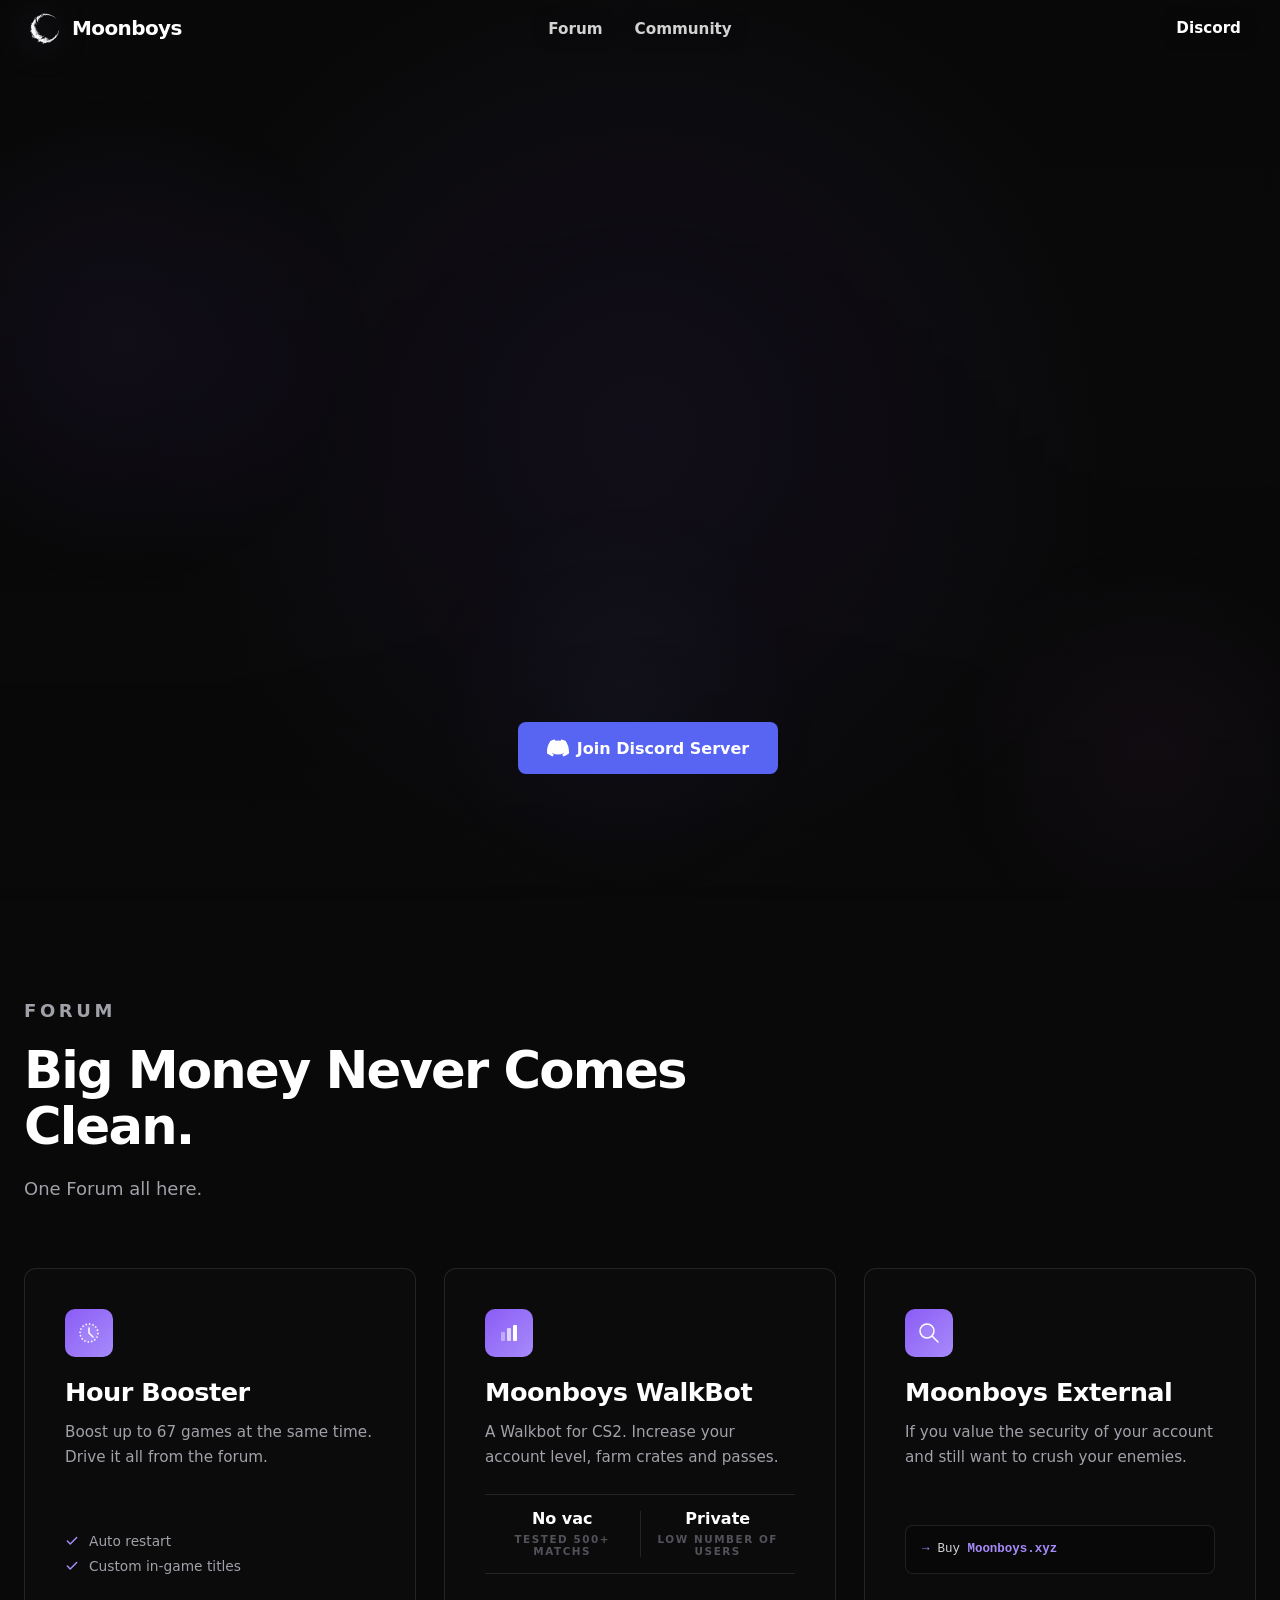
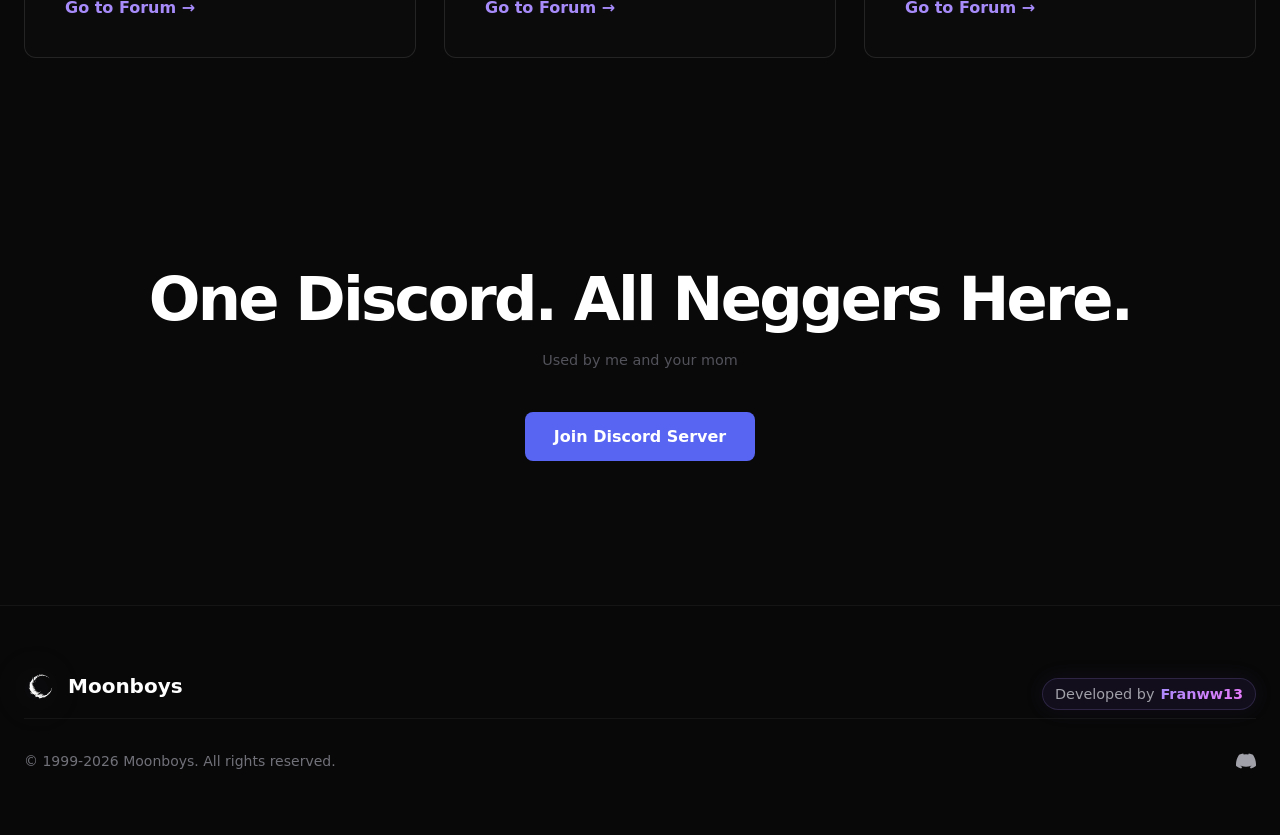
==== main.html @ e14ba919 "Add files via upload website" ====
<!DOCTYPE html>
<html lang="en">

<head>
  <meta charset="UTF-8" />
  <meta name="viewport" content="width=device-width, initial-scale=1.0" />
  <meta name="theme-color" content="#8B5CF6" />
  <link rel="icon" type="image/png" href="./logo.png" />
  <title>Moonboys</title>
  <meta name="description" content="Moonboys" />
  <style>
    :root {
      --bg: #090909;
      --panel: rgba(255, 255, 255, 0.015);
      --panel-2: rgba(255, 255, 255, 0.03);
      --panel-3: rgba(0, 0, 0, 0.3);
      --border: rgba(255, 255, 255, 0.1);
      --border-soft: rgba(255, 255, 255, 0.05);
      --text: #ffffff;
      --muted: #a1a1aa;
      --muted-2: #71717a;
      --muted-3: #52525b;
      --purple: #8b5cf6;
      --purple-light: #a78bfa;
      --pink: #e879f9;
      --blue: #818cf8;
      --discord: #5865f2;
      --green: #22c55e;
      --font: Inter, ui-sans-serif, system-ui, -apple-system, BlinkMacSystemFont, "Segoe UI", sans-serif;
    }

    * {
      box-sizing: border-box;
      margin: 0;
      padding: 0;
    }

    html {
      scroll-behavior: smooth;
    }

    body {
      min-height: 100vh;
      overflow-x: hidden;
      background: var(--bg);
      color: var(--text);
      font-family: var(--font);
      scrollbar-width: none;
      -ms-overflow-style: none;
    }

    body::-webkit-scrollbar {
      display: none;
    }

    a {
      color: inherit;
      text-decoration: none;
    }

    .background-glow {
      position: fixed;
      inset: 0;
      overflow: hidden;
      pointer-events: none;
      z-index: -10;
    }

    .background-glow::before,
    .background-glow::after,
    .glow-third {
      content: "";
      position: absolute;
      border-radius: 999px;
      filter: blur(0);
    }

    .background-glow::before {
      top: 10%;
      left: -128px;
      width: 500px;
      height: 500px;
      background: radial-gradient(circle, rgba(139, 92, 246, 0.08) 0%, transparent 70%);
    }

    .background-glow::after {
      top: 60%;
      right: -80px;
      width: 420px;
      height: 420px;
      background: radial-gradient(circle, rgba(232, 121, 249, 0.05) 0%, transparent 70%);
    }

    .glow-third {
      bottom: 0;
      left: 33%;
      width: 400px;
      height: 400px;
      background: radial-gradient(circle, rgba(129, 140, 248, 0.06) 0%, transparent 70%);
    }

    .container {
      width: min(1280px, calc(100% - 48px));
      margin-inline: auto;
    }

    .nav {
      position: fixed;
      top: 0;
      left: 0;
      right: 0;
      z-index: 100;
      border-bottom: 0;
      background: transparent;
      backdrop-filter: none;
      transition: background 0.25s ease, backdrop-filter 0.25s ease;
    }

    .nav.scrolled {
      background: rgba(0, 0, 0, 0.42);
      backdrop-filter: blur(14px);
    }

    .nav-inner {
      height: 56px;
      display: flex;
      align-items: center;
      justify-content: space-between;
      position: relative;
    }

    .brand {
      display: flex;
      align-items: center;
      gap: 8px;
      z-index: 10;
      font-size: 20px;
      font-weight: 700;
      letter-spacing: -0.03em;
    }

    .brand-logo {
      width: 40px;
      height: 40px;
      flex-shrink: 0;
      display: grid;
      place-items: center;
      filter: drop-shadow(0 0 20px rgba(167, 139, 250, 0.35));
    }

    .brand-logo img {
      width: 100%;
      height: 100%;
      display: block;
      object-fit: contain;
    }

    .nav-links {
      position: absolute;
      left: 50%;
      transform: translateX(-50%);
      display: flex;
      align-items: center;
      gap: 32px;
      list-style: none;
    }

    .nav-link {
      position: relative;
      color: rgba(255, 255, 255, 0.82);
      font-size: 0.95rem;
      font-weight: 650;
      transition: color 0.2s ease;
      text-shadow: 0 1px 16px rgba(0, 0, 0, 0.65);
    }

    .nav-link:hover,
    .nav-link.active {
      color: #ffffff;
    }

    .nav-link.active::after {
      content: "";
      position: absolute;
      left: 0;
      right: 0;
      bottom: -18px;
      height: 2px;
      border-radius: 999px;
      background: linear-gradient(135deg, var(--purple), var(--purple-light));
    }

    .nav-actions {
      display: flex;
      align-items: center;
      gap: 12px;
      z-index: 101;
    }

    .button {
      display: inline-flex;
      align-items: center;
      justify-content: center;
      gap: 8px;
      border: 1px solid transparent;
      border-radius: 8px;
      cursor: pointer;
      font-weight: 650;
      transition: transform 0.25s ease, box-shadow 0.25s ease, background 0.25s ease, border-color 0.25s ease;
      user-select: none;
    }

    .button:active {
      transform: scale(0.98);
    }

    .button-ghost {
      padding: 10px 14px;
      border-color: transparent;
      background: transparent;
      color: #ffffff;
      font-size: 0.95rem;
      text-shadow: 0 1px 16px rgba(0, 0, 0, 0.65);
    }

    .button-ghost:hover {
      border-color: transparent;
      background: transparent;
      transform: translateY(-1px);
      box-shadow: none;
      color: var(--purple-light);
    }

    .button-purple {
      padding: 10px 14px;
      border-color: transparent;
      background: transparent;
      color: #ffffff;
      font-size: 0.95rem;
      text-shadow: 0 1px 16px rgba(0, 0, 0, 0.65);
    }

    .button-purple:hover {
      transform: translateY(-1px);
      box-shadow: none;
      color: var(--purple-light);
    }

    .mobile-menu-btn {
      display: none;
      width: 40px;
      height: 40px;
      flex-direction: column;
      align-items: center;
      justify-content: center;
      gap: 5px;
      border: none;
      background: transparent;
      cursor: pointer;
      z-index: 102;
    }

    .mobile-menu-btn span {
      width: 20px;
      height: 2px;
      border-radius: 999px;
      background: #ffffff;
      transition: transform 0.25s ease, opacity 0.25s ease;
      transform-origin: center;
    }

    .mobile-menu-btn.open span:nth-child(1) {
      transform: translateY(7px) rotate(45deg);
    }

    .mobile-menu-btn.open span:nth-child(2) {
      opacity: 0;
    }

    .mobile-menu-btn.open span:nth-child(3) {
      transform: translateY(-7px) rotate(-45deg);
    }

    .mobile-menu {
      display: none;
      max-height: 0;
      overflow: hidden;
      transition: max-height 0.3s ease;
    }

    .mobile-menu-content {
      display: flex;
      flex-direction: column;
      gap: 12px;
      padding: 16px 24px 24px;
      border-top: 1px solid rgba(255, 255, 255, 0.08);
      margin-top: 4px;
      background: rgba(0, 0, 0, 0.72);
      backdrop-filter: blur(16px);
    }

    .mobile-menu-content a {
      color: var(--muted);
      font-size: 1rem;
      font-weight: 500;
      padding: 8px 0;
      transition: color 0.2s ease;
    }

    .mobile-menu-content a:hover {
      color: #ffffff;
    }

    .nav-spacer {
      height: 0;
    }

    section {
      position: relative;
    }

    .hero {
      position: relative;
      min-height: 100vh;
      min-height: 100svh;
      padding: 0;
      display: flex;
      align-items: flex-end;
      justify-content: center;
      overflow: hidden;
    }

    .hero-bg-video {
      position: absolute;
      inset: 0;
      width: 100%;
      height: 100%;
      object-fit: cover;
      z-index: 0;
      opacity: 1;
      filter: brightness(1.28) contrast(1.04);
    }

    .hero::before {
      content: "";
      position: absolute;
      inset: 0;
      z-index: 1;
      pointer-events: none;
      background:
        linear-gradient(180deg,
          rgba(9, 9, 9, 0.04) 0%,
          rgba(9, 9, 9, 0.10) 52%,
          rgba(9, 9, 9, 0.34) 100%),
        radial-gradient(circle at 50% 48%,
          rgba(139, 92, 246, 0.08),
          transparent 62%);
    }

    .hero-video-content {
      position: relative;
      z-index: 2;
      width: 100%;
      min-height: 100vh;
      min-height: 100svh;
      display: flex;
      align-items: flex-end;
      justify-content: center;
      padding-bottom: clamp(92px, 14vh, 150px);
    }

    .eyebrow {
      color: var(--muted-3);
      font-size: 0.75rem;
      font-weight: 700;
      letter-spacing: 0.2em;
      text-transform: uppercase;
      margin-bottom: 16px;
    }

    h1 {
      color: #ffffff;
      font-size: clamp(2rem, 6vw, 4.5rem);
      line-height: 1.05;
      font-weight: 850;
      letter-spacing: -0.045em;
      margin-bottom: 24px;
    }

    .hero-copy p {
      max-width: 540px;
      color: #a1a1aa;
      font-size: clamp(1rem, 2vw, 1.25rem);
      line-height: 1.62;
      font-weight: 400;
      margin-bottom: 40px;
    }

    .hero-actions {
      display: flex;
      align-items: center;
      justify-content: center;
      gap: 16px;
      flex-wrap: wrap;
    }


    .music-cover {
      width: 64px;
      height: 64px;
      border-radius: 999px;
      position: relative;
      overflow: hidden;
      background:
        radial-gradient(circle at 50% 50%, #050505 0 11%, transparent 12%),
        linear-gradient(135deg, rgba(255, 255, 255, 0.15), rgba(139, 92, 246, 0.24)),
        url("./cover.jpg") center/cover;
      box-shadow: inset 0 0 0 1px rgba(255, 255, 255, 0.08), 0 0 20px rgba(139, 92, 246, 0.20);
      animation: spinCover 9s linear infinite;
      animation-play-state: paused;
    }

    @keyframes spinCover {
      to {
        transform: rotate(360deg);
      }
    }

    .music-main {
      min-width: 0;
    }

    .music-title-row {
      display: flex;
      align-items: center;
      justify-content: flex-start;
      margin-bottom: 8px;
    }

    .music-title-row strong {
      color: #ffffff;
      font-size: 1.05rem;
      font-weight: 850;
      letter-spacing: -0.035em;
      white-space: nowrap;
      overflow: hidden;
      text-overflow: ellipsis;
      text-shadow: 0 1px 14px rgba(0, 0, 0, 0.5);
    }

    .music-control-row {
      display: grid;
      grid-template-columns: auto 92px auto 34px 92px;
      align-items: center;
      gap: 11px;
      min-width: 0;
    }

    .music-time {
      color: rgba(255, 255, 255, 0.58);
      font-size: 0.78rem;
      font-variant-numeric: tabular-nums;
      white-space: nowrap;
    }

    .music-progress,
    .volume-progress {
      width: 100%;
      height: 5px;
      border: 0;
      border-radius: 999px;
      appearance: none;
      background: linear-gradient(to right, var(--purple-light) 0%, var(--purple-light) var(--progress, 0%), rgba(255, 255, 255, 0.08) var(--progress, 0%), rgba(255, 255, 255, 0.08) 100%);
      outline: none;
      cursor: pointer;
    }

    .volume-progress {
      --progress: 82%;
      background: linear-gradient(to right, var(--purple-light) 0%, var(--purple-light) var(--volume, 82%), rgba(255, 255, 255, 0.08) var(--volume, 82%), rgba(255, 255, 255, 0.08) 100%);
    }

    .music-progress::-webkit-slider-thumb,
    .volume-progress::-webkit-slider-thumb {
      appearance: none;
      width: 16px;
      height: 16px;
      border-radius: 999px;
      background: linear-gradient(135deg, var(--purple), var(--purple-light));
      box-shadow: 0 0 18px rgba(167, 139, 250, 0.78);
    }

    .music-progress::-moz-range-thumb,
    .volume-progress::-moz-range-thumb {
      width: 16px;
      height: 16px;
      border: 0;
      border-radius: 999px;
      background: linear-gradient(135deg, var(--purple), var(--purple-light));
      box-shadow: 0 0 18px rgba(167, 139, 250, 0.78);
    }

    .music-play {
      width: 34px;
      height: 34px;
      display: grid;
      place-items: center;
      border: 0;
      border-radius: 999px;
      background: transparent;
      color: var(--purple-light);
      cursor: pointer;
      filter: drop-shadow(0 0 14px rgba(167, 139, 250, 0.55));
      transition: transform 0.2s ease, color 0.2s ease;
    }

    .music-play:hover {
      transform: scale(1.08);
      color: #ffffff;
    }

    .music-play svg {
      width: 25px;
      height: 25px;
    }

    .pause-icon {
      display: none;
    }




    .button-hero-ghost {
      padding: 14px 28px;
      background: rgba(255, 255, 255, 0.05);
      border-color: rgba(255, 255, 255, 0.1);
      color: #ffffff;
      font-size: 1rem;
      backdrop-filter: blur(10px);
    }

    .button-hero-ghost:hover {
      border-color: rgba(255, 255, 255, 0.2);
      background: rgba(255, 255, 255, 0.1);
      transform: translateY(-1px);
      box-shadow: 0 0 20px rgba(255, 255, 255, 0.2);
    }

    .button-discord {
      padding: 14px 28px;
      background: var(--discord);
      color: #ffffff;
      font-size: 1rem;
    }

    .button-discord:hover {
      background: #4752c4;
      transform: translateY(-1px);
      box-shadow: 0 0 25px rgba(88, 101, 242, 0.45), 0 4px 16px rgba(88, 101, 242, 0.28);
    }

    .hero-visual {
      flex: 1;
      max-width: 45%;
      width: 100%;
    }

    .video-card {
      width: min(100%, 540px);
      aspect-ratio: 1 / 1;
      margin: 0 auto 0 0;
      padding: 12px;
      border: 1px solid rgba(255, 255, 255, 0.12);
      border-radius: 18px;
      background: rgba(255, 255, 255, 0.02);
      backdrop-filter: blur(12px);
      box-shadow: 0 26px 90px rgba(0, 0, 0, 0.45), 0 0 70px rgba(139, 92, 246, 0.12);
      overflow: hidden;
      animation: heroFloat 5s ease-in-out infinite;
    }

    .video-card video {
      width: 100%;
      height: 100%;
      display: block;
      object-fit: cover;
      border-radius: 12px;
      background: #050505;
    }

    @keyframes heroFloat {

      0%,
      100% {
        transform: translateY(0);
      }

      50% {
        transform: translateY(-10px);
      }
    }

    .window-controls {
      display: flex;
      align-items: center;
      gap: 8px;
      margin-bottom: 16px;
    }

    .dot {
      width: 12px;
      height: 12px;
      border-radius: 999px;
    }

    .dot.red {
      background: rgba(239, 68, 68, 0.6);
    }

    .dot.yellow {
      background: rgba(234, 179, 8, 0.6);
    }

    .dot.green {
      background: rgba(34, 197, 94, 0.6);
    }

    .window-title {
      margin-left: 8px;
      color: var(--muted-3);
      font-size: 0.7rem;
      font-weight: 600;
      transition: color 0.2s ease;
    }

    .window-title:hover {
      color: var(--purple-light);
    }

    .search-box {
      display: flex;
      align-items: center;
      gap: 8px;
      margin-bottom: 20px;
      padding: 10px;
      border: 1px solid rgba(255, 255, 255, 0.05);
      border-radius: 8px;
      background: rgba(255, 255, 255, 0.03);
      transition: border-color 0.2s ease, background 0.2s ease;
    }

    .search-box:focus-within {
      border-color: rgba(139, 92, 246, 0.4);
      background: rgba(255, 255, 255, 0.05);
    }

    .search-box input {
      flex: 1;
      min-width: 0;
      border: 0;
      outline: 0;
      background: transparent;
      color: #e4e4e7;
      font-size: 0.75rem;
    }

    .search-box input::placeholder {
      color: var(--muted-3);
    }

    .enter-key {
      margin-left: auto;
      padding: 2px 6px;
      border: 1px solid rgba(255, 255, 255, 0.05);
      border-radius: 5px;
      background: rgba(255, 255, 255, 0.03);
      color: var(--muted-3);
      font-family: ui-monospace, SFMono-Regular, Menlo, monospace;
      font-size: 0.6rem;
    }

    .dashboard-stack {
      display: flex;
      flex-direction: column;
      gap: 12px;
    }

    .profile-row {
      display: flex;
      align-items: center;
      gap: 12px;
      padding: 12px;
      border: 1px solid rgba(255, 255, 255, 0.05);
      border-radius: 8px;
      background: rgba(255, 255, 255, 0.03);
    }

    .avatar {
      width: 32px;
      height: 32px;
      flex-shrink: 0;
      display: grid;
      place-items: center;
      border-radius: 999px;
      background: linear-gradient(135deg, rgba(139, 92, 246, 0.35), rgba(167, 139, 250, 0.35));
    }

    .profile-meta {
      flex: 1;
      min-width: 0;
    }

    .profile-meta strong {
      display: block;
      color: #ffffff;
      font-size: 0.8rem;
      font-weight: 700;
      white-space: nowrap;
      overflow: hidden;
      text-overflow: ellipsis;
    }

    .profile-meta span {
      display: block;
      color: var(--muted-3);
      font-size: 0.65rem;
      margin-top: 3px;
    }

    .online {
      display: flex;
      align-items: center;
      gap: 4px;
      color: #4ade80;
      font-size: 0.6rem;
    }

    .live-pulse {
      width: 8px;
      height: 8px;
      border-radius: 999px;
      background: var(--green);
      animation: pulse 1.8s ease-in-out infinite;
    }

    @keyframes pulse {

      0%,
      100% {
        opacity: 1;
        box-shadow: 0 0 0 0 rgba(34, 197, 94, 0.35);
      }

      50% {
        opacity: 0.75;
        box-shadow: 0 0 0 6px rgba(34, 197, 94, 0);
      }
    }

    .stats-grid {
      display: grid;
      grid-template-columns: repeat(3, minmax(0, 1fr));
      gap: 8px;
    }

    .stat-card {
      padding: 11px 10px;
      text-align: center;
      border: 1px solid rgba(255, 255, 255, 0.05);
      border-radius: 8px;
      background: rgba(255, 255, 255, 0.03);
    }

    .stat-card strong {
      display: block;
      color: var(--purple-light);
      font-size: 0.95rem;
      line-height: 1;
      font-weight: 800;
      margin-bottom: 6px;
    }

    .stat-card:nth-child(2) strong {
      color: var(--pink);
    }

    .stat-card:nth-child(3) strong {
      color: var(--blue);
    }

    .stat-card span {
      color: var(--muted-3);
      font-size: 0.55rem;
      font-weight: 750;
      letter-spacing: 0.12em;
      text-transform: uppercase;
    }

    .matches-card {
      padding: 12px;
      border: 1px solid rgba(255, 255, 255, 0.05);
      border-radius: 8px;
      background: rgba(255, 255, 255, 0.03);
    }

    .matches-head {
      display: flex;
      align-items: center;
      justify-content: space-between;
      margin-bottom: 8px;
    }

    .matches-head strong {
      color: var(--muted-3);
      font-size: 0.65rem;
      font-weight: 750;
      letter-spacing: 0.12em;
      text-transform: uppercase;
    }

    .matches-head span {
      color: #3f3f46;
      font-size: 0.6rem;
    }

    .bars {
      height: 32px;
      display: flex;
      align-items: end;
      gap: 4px;
    }

    .bar {
      flex: 1;
      border-radius: 3px 3px 0 0;
      background: linear-gradient(to top, rgba(139, 92, 246, 0.45), rgba(139, 92, 246, 0.85));
      transform-origin: bottom;
      animation: growBar 1.2s ease forwards;
    }

    @keyframes growBar {
      from {
        transform: scaleY(0.2);
        opacity: 0.4;
      }

      to {
        transform: scaleY(1);
        opacity: 1;
      }
    }

    .section-pad {
      padding: 96px 0;
    }

    .section-head {
      max-width: 800px;
      margin-bottom: 64px;
    }

    .section-head h2 {
      max-width: 760px;
      color: #ffffff;
      font-size: clamp(2rem, 5vw, 3.2rem);
      line-height: 1.1;
      font-weight: 850;
      letter-spacing: -0.035em;
      margin-bottom: 20px;
    }

    .section-head p {
      max-width: 600px;
      color: #a1a1aa;
      font-size: 1.125rem;
      line-height: 1.65;
    }

    .cards-grid {
      display: grid;
      grid-template-columns: repeat(3, minmax(0, 1fr));
      gap: 28px;
    }

    .card {
      position: relative;
      display: flex;
      flex-direction: column;
      min-height: 100%;
      padding: 40px;
      border: 1px solid rgba(255, 255, 255, 0.1);
      border-radius: 12px;
      background: rgba(255, 255, 255, 0.01);
      overflow: hidden;
      transition: transform 0.3s ease, border-color 0.3s ease, background 0.3s ease, box-shadow 0.3s ease;
    }

    .card::before {
      content: "";
      position: absolute;
      inset: -1px;
      border-radius: inherit;
      background: radial-gradient(circle at 50% 0%, rgba(167, 139, 250, 0.14), transparent 42%);
      opacity: 0;
      transition: opacity 0.3s ease;
      pointer-events: none;
    }

    .card:hover {
      transform: translateY(-4px);
      border-color: rgba(255, 255, 255, 0.2);
      background: rgba(255, 255, 255, 0.03);
      box-shadow: 0 18px 70px rgba(0, 0, 0, 0.25);
    }

    .card:hover::before {
      opacity: 1;
    }

    .card>* {
      position: relative;
      z-index: 1;
    }

    .icon-box {
      width: 48px;
      height: 48px;
      display: grid;
      place-items: center;
      margin-bottom: 20px;
      border-radius: 10px;
      background: linear-gradient(135deg, var(--purple), var(--purple-light));
      transition: transform 0.3s ease;
    }

    .card:hover .icon-box {
      transform: scale(1.08);
    }

    .card h3 {
      color: #ffffff;
      font-size: clamp(1.25rem, 2vw, 1.6rem);
      line-height: 1.2;
      font-weight: 800;
      letter-spacing: -0.02em;
      margin-bottom: 12px;
    }

    .card p {
      flex-grow: 1;
      color: #a1a1aa;
      font-size: 0.95rem;
      line-height: 1.65;
      margin-bottom: 24px;
    }

    .check-list {
      display: flex;
      flex-direction: column;
      gap: 9px;
      margin-bottom: 24px;
      list-style: none;
      color: #a1a1aa;
      font-size: 0.86rem;
    }

    .check-list li {
      display: flex;
      align-items: center;
      gap: 10px;
    }

    .check-list svg {
      flex-shrink: 0;
      color: var(--purple-light);
    }

    .card-link {
      display: inline-flex;
      align-items: center;
      gap: 8px;
      margin-top: auto;
      color: var(--purple-light);
      font-weight: 700;
      transition: gap 0.2s ease;
    }

    .card-link:hover {
      gap: 12px;
    }

    .mini-stats {
      display: flex;
      margin-bottom: 24px;
      padding: 16px 0;
      border-top: 1px solid rgba(255, 255, 255, 0.1);
      border-bottom: 1px solid rgba(255, 255, 255, 0.1);
    }

    .mini-stats div {
      flex: 1;
      display: flex;
      flex-direction: column;
      align-items: center;
      gap: 6px;
      text-align: center;
    }

    .mini-stats div+div {
      border-left: 1px solid rgba(255, 255, 255, 0.1);
    }

    .mini-stats strong {
      color: #ffffff;
      font-size: 1rem;
      line-height: 1;
      white-space: nowrap;
    }

    .mini-stats span {
      color: var(--muted-3);
      font-size: 0.65rem;
      font-weight: 700;
      letter-spacing: 0.15em;
      text-transform: uppercase;
    }

    .terminal-mini {
      display: flex;
      flex-direction: column;
      gap: 7px;
      margin-bottom: 24px;
      padding: 14px 16px;
      border: 1px solid rgba(255, 255, 255, 0.1);
      border-radius: 8px;
      background: rgba(0, 0, 0, 0.3);
      font-family: ui-monospace, SFMono-Regular, Menlo, Consolas, monospace;
      font-size: 0.78rem;
      line-height: 1.55;
    }

    .terminal-mini div {
      display: flex;
      align-items: center;
      gap: 8px;
      color: var(--muted-3);
      min-width: 0;
    }

    .terminal-mini .new-url {
      color: #d4d4d8;
    }

    .accent {
      color: var(--purple-light);
      font-weight: 750;
    }

    .features-section {
      background: rgba(9, 9, 9, 0.5);
    }

    .spotlight {
      position: relative;
      padding: 48px;
      border: 1px solid rgba(255, 255, 255, 0.1);
      border-radius: 16px;
      background: rgba(255, 255, 255, 0.02);
      overflow: hidden;
      margin-bottom: 32px;
    }

    .spotlight::before {
      content: "";
      position: absolute;
      top: -128px;
      right: -80px;
      width: 420px;
      height: 420px;
      background: radial-gradient(circle, rgba(139, 92, 246, 0.12) 0%, transparent 60%);
      opacity: 0.7;
      pointer-events: none;
    }

    .spotlight-grid {
      position: relative;
      z-index: 1;
      display: flex;
      align-items: stretch;
      gap: 56px;
    }

    .spotlight-copy {
      flex: 1;
      max-width: 60%;
      display: flex;
      flex-direction: column;
      justify-content: center;
    }

    .spotlight-copy h3 {
      color: #ffffff;
      font-size: clamp(1.8rem, 4vw, 2.6rem);
      line-height: 1.15;
      font-weight: 850;
      letter-spacing: -0.035em;
      margin-bottom: 20px;
    }

    .spotlight-copy p {
      max-width: 520px;
      color: #a1a1aa;
      font-size: 1.05rem;
      line-height: 1.65;
      margin-bottom: 32px;
    }

    .spotlight-visual {
      flex: 1;
      max-width: 40%;
      display: flex;
      align-items: center;
    }

    .terminal {
      width: 100%;
      padding: 24px;
      border: 1px solid rgba(255, 255, 255, 0.1);
      border-radius: 12px;
      background: rgba(0, 0, 0, 0.3);
      backdrop-filter: blur(8px);
      box-shadow: 0 8px 32px rgba(0, 0, 0, 0.4);
      font-family: ui-monospace, SFMono-Regular, Menlo, Consolas, monospace;
      font-size: 0.95rem;
    }

    .terminal-head {
      display: flex;
      align-items: center;
      gap: 8px;
      padding-bottom: 12px;
      margin-bottom: 16px;
      border-bottom: 1px solid rgba(255, 255, 255, 0.05);
    }

    .terminal-head span:nth-child(2) {
      color: var(--muted-3);
      font-size: 0.65rem;
      font-weight: 700;
      letter-spacing: 0.2em;
      text-transform: uppercase;
    }

    .terminal-head small {
      margin-left: auto;
      color: #3f3f46;
      font-size: 0.65rem;
    }

    .terminal-lines {
      display: flex;
      flex-direction: column;
      gap: 12px;
    }

    .terminal-lines div {
      display: flex;
      align-items: baseline;
      gap: 8px;
      color: #d4d4d8;
    }

    .terminal-lines .muted-line {
      padding-top: 10px;
      margin-top: 4px;
      border-top: 1px solid rgba(255, 255, 255, 0.05);
      color: var(--muted-3);
      font-size: 0.82rem;
    }

    .features-grid {
      display: grid;
      grid-template-columns: repeat(3, minmax(0, 1fr));
      gap: 24px;
    }

    .feature-card {
      min-height: auto;
      padding: 32px;
    }

    .feature-card h3 {
      font-size: 1.125rem;
      margin-bottom: 8px;
    }

    .feature-card p {
      margin-bottom: 0;
      font-size: 0.9rem;
    }

    .community {
      padding: 112px 0 144px;
      text-align: center;
    }

    .community h2 {
      color: #ffffff;
      font-size: clamp(2rem, 6vw, 3.8rem);
      line-height: 1.1;
      font-weight: 850;
      letter-spacing: -0.045em;
      margin-bottom: 16px;
    }

    .community p {
      max-width: 560px;
      margin: 0 auto 16px;
      color: #a1a1aa;
      font-size: 1.18rem;
      line-height: 1.62;
    }

    .community .used-by {
      color: var(--muted-3);
      font-size: 0.9rem;
      margin-bottom: 40px;
    }

    .community .used-by span {
      color: #d4d4d8;
      font-weight: 750;
    }

    .community-actions {
      display: flex;
      justify-content: center;
      gap: 16px;
      flex-wrap: wrap;
    }

    .developer-credit {
      display: inline-flex;
      align-items: center;
      gap: 6px;
      padding: 8px 12px;
      border: 1px solid rgba(167, 139, 250, 0.18);
      border-radius: 999px;
      background: rgba(139, 92, 246, 0.08);
      color: var(--muted);
      font-size: 0.9rem;
      line-height: 1;
      box-shadow: 0 0 22px rgba(139, 92, 246, 0.08);
    }

    .dev-name {
      color: #ffffff;
      font-weight: 800;
      background: linear-gradient(135deg, var(--purple-light), var(--pink));
      -webkit-background-clip: text;
      background-clip: text;
      color: transparent;
    }

    .footer {
      padding: 64px 0;
      border-top: 1px solid rgba(255, 255, 255, 0.05);
      background: rgba(9, 9, 9, 0.5);
    }

    .footer-main {
      display: flex;
      justify-content: space-between;
      align-items: center;
      gap: 64px;
    }

    .footer-right {
      display: flex;
      align-items: center;
      justify-content: flex-end;
      flex-grow: 1;
    }

    .footer-brand {
      display: flex;
      flex-direction: column;
      gap: 16px;
    }

    .footer-brand-title {
      display: flex;
      align-items: center;
      gap: 12px;
      color: #ffffff;
      font-size: 1.25rem;
      font-weight: 750;
    }

    .footer-brand-title .brand-logo {
      width: 32px;
      height: 32px;
    }

    .footer-brand p {
      max-width: 320px;
      color: #a1a1aa;
      font-size: 0.95rem;
      line-height: 1.6;
    }

    .footer-links {
      display: grid;
      grid-template-columns: repeat(3, minmax(0, 1fr));
      gap: 32px;
    }

    .footer-links h4 {
      color: #ffffff;
      font-size: 0.9rem;
      font-weight: 750;
      text-transform: uppercase;
      letter-spacing: 0.08em;
      margin-bottom: 16px;
    }

    .footer-links ul {
      display: flex;
      flex-direction: column;
      gap: 12px;
      list-style: none;
    }

    .footer-links a {
      color: #a1a1aa;
      font-size: 0.95rem;
      transition: color 0.2s ease;
    }

    .footer-links a:hover {
      color: #ffffff;
    }

    .footer-bottom {
      display: flex;
      align-items: center;
      justify-content: space-between;
      gap: 16px;
      padding-top: 32px;
      border-top: 1px solid rgba(255, 255, 255, 0.05);
    }

    .footer-bottom p {
      color: var(--muted-2);
      font-size: 0.875rem;
    }

    .socials {
      display: flex;
      align-items: center;
      gap: 16px;
    }

    .socials a {
      color: #a1a1aa;
      display: flex;
      align-items: center;
      transition: color 0.2s ease, transform 0.2s ease;
    }

    .socials a:hover {
      color: var(--purple-light);
      transform: translateY(-1px);
    }

    .fade-in,
    .fade-in-right {
      opacity: 0;
      transform: translateY(18px);
      transition: opacity 0.7s ease, transform 0.7s ease;
    }

    .fade-in-right {
      transform: translateX(26px);
    }

    .visible {
      opacity: 1;
      transform: translate(0, 0);
    }

    @media (max-width: 1024px) {

      .hero-grid,
      .spotlight-grid {
        flex-direction: column;
      }

      .hero-copy,
      .hero-visual,
      .spotlight-copy,
      .spotlight-visual {
        max-width: 100%;
      }

      .hero-actions {
        justify-content: center;
      }

      .cards-grid,
      .features-grid {
        grid-template-columns: 1fr;
      }

      .footer-main {
        grid-template-columns: 1fr;
      }
    }

    @media (max-width: 768px) {
      .container {
        width: min(100% - 32px, 1280px);
      }

      .nav-links,
      .nav-actions .button-purple {
        display: none;
      }

      .mobile-menu-btn,
      .mobile-menu {
        display: flex;
      }

      .nav-inner {
        height: 56px;
      }

      .brand {
        font-size: 1rem;
      }

      .hero {
        min-height: 100vh;
        min-height: 100svh;
        padding: 0;
      }

      .hero-video-content {
        min-height: 100vh;
        min-height: 100svh;
        padding-bottom: 86px;
      }

      .section-pad {
        padding: 72px 0;
      }

      .section-head {
        margin-bottom: 48px;
      }

      .card,
      .spotlight {
        padding: 28px;
      }

      .features-grid {
        gap: 16px;
      }

      .footer-links {
        grid-template-columns: 1fr 1fr;
      }

      .footer-bottom {
        flex-direction: column;
        text-align: center;
      }
    }

    @media (max-width: 520px) {
      .hero {
        min-height: 100vh;
        min-height: 100svh;
      }

      .hero-video-content {
        padding-bottom: 72px;
      }

      .music-player {
        width: 100%;
        height: auto;
        grid-template-columns: 56px 1fr;
        gap: 12px;
      }

      .music-cover {
        width: 56px;
        height: 56px;
      }

      .music-control-row {
        grid-template-columns: auto 1fr auto 32px;
      }

      .volume-progress {
        display: none;
      }

      .hero-actions,
      .community-actions {
        align-items: stretch;
      }

      .hero-actions .button,
      .community-actions .button {
        width: 100%;
      }

      .stats-grid {
        gap: 6px;
      }

      .stat-card strong {
        font-size: 0.82rem;
      }

      .footer-links {
        grid-template-columns: 1fr;
      }
    }
  </style>
</head>

<body>
  <div class="background-glow"><span class="glow-third"></span></div>

  <nav class="nav">
    <div class="container nav-inner">
      <a href="#" class="brand" aria-label="Moonboys home">
        <span class="brand-logo" aria-hidden="true">
          <img src="./logo.png" alt="" />
        </span>
        <span>Moonboys</span>
      </a>

      <ul class="nav-links">
        <li><a class="nav-link" href="#products">Forum</a></li>

        <li><a class="nav-link" href="#community">Community</a></li>
      </ul>

      <div class="nav-actions">

        <a href="https://discord.com/invite/moonboys" target="_blank" rel="noopener noreferrer"
          class="button button-purple">Discord</a>
        <button class="mobile-menu-btn" id="mobile-menu-btn" aria-label="Toggle menu" aria-expanded="false"
          aria-controls="mobile-menu">
          <span></span><span></span><span></span>
        </button>
      </div>
    </div>

    <div class="mobile-menu" id="mobile-menu">
      <div class="mobile-menu-content">
        <a class="mobile-link" href="#products">Forum</a>
        <a class="mobile-link" href="#community">Community</a>
        <a class="button button-purple" href="https://forum.moonboys.gg" target="_blank"
          rel="noopener noreferrer">Forum</a>
      </div>
    </div>
  </nav>

  <div class="nav-spacer"></div>

  <main>
    <section class="hero">
      <video class="hero-bg-video" src="./moonboys.mp4" autoplay muted loop playsinline preload="metadata"
        aria-label="Moonboys background video"></video>
      <div class="container hero-video-content fade-in">
        <div class="hero-actions">
          <div class="music-player" id="music-player">
            <audio id="hero-audio" src="./song.mp3" autoplay loop preload="auto"></audio>

          </div>
          <a href="https://discord.gg/moonboys" target="_blank" rel="noopener noreferrer" class="button button-discord">
            <svg width="22" height="22" viewBox="0 0 24 24" fill="currentColor" aria-hidden="true">
              <path
                d="M20.317 4.37a19.791 19.791 0 0 0-4.885-1.515a.074.074 0 0 0-.079.037c-.21.375-.444.864-.608 1.25a18.27 18.27 0 0 0-5.487 0a12.64 12.64 0 0 0-.617-1.25a.077.077 0 0 0-.079-.037A19.736 19.736 0 0 0 3.677 4.37a.07.07 0 0 0-.032.027C.533 9.046-.32 13.58.099 18.057a.082.082 0 0 0 .031.057a19.9 19.9 0 0 0 5.993 3.03a.078.078 0 0 0 .084-.028a14.09 14.09 0 0 0 1.226-1.994a.076.076 0 0 0-.041-.106a13.107 13.107 0 0 1-1.872-.892a.077.077 0 0 1-.008-.128c.126-.094.252-.194.372-.292a.074.074 0 0 1 .077-.01c3.928 1.793 8.18 1.793 12.062 0a.074.074 0 0 1 .078.01c.12.098.246.198.373.292a.077.077 0 0 1-.006.127a12.299 12.299 0 0 1-1.873.892a.077.077 0 0 0-.041.107c.36.698.772 1.362 1.225 1.993a.076.076 0 0 0 .084.028a19.839 19.839 0 0 0 6.002-3.03a.077.077 0 0 0 .032-.054c.5-5.177-.838-9.674-3.549-13.66a.061.061 0 0 0-.031-.03z">
              </path>
            </svg>
            Join Discord Server
          </a>
        </div>
      </div>
    </section>

    <section class="section-pad" id="products">
      <div class="container">
        <div class="section-head fade-in">
          <p class="eyebrow">Forum</p>
          <h2>Big Money Never Comes Clean.</h2>
          <p>One Forum all here.</p>
        </div>

        <div class="cards-grid">
          <article class="card fade-in">
            <div class="icon-box">
              <svg width="24" height="24" viewBox="0 0 48 48" fill="none" aria-hidden="true">
                <circle cx="24" cy="24" r="18" stroke="white" stroke-width="3" stroke-dasharray="3 4" fill="white"
                  fill-opacity="0.1"></circle>
                <path d="M24 14V24L32 32" stroke="white" stroke-width="3" stroke-linecap="round"
                  stroke-linejoin="round"></path>
              </svg>
            </div>
            <h3>Hour Booster</h3>
            <p>Boost up to 67 games at the same time. Drive it all from the forum.</p>
            <ul class="check-list">

              <li><svg width="14" height="14" viewBox="0 0 24 24" fill="none" stroke="currentColor" stroke-width="2.5"
                  stroke-linecap="round" stroke-linejoin="round">
                  <polyline points="20 6 9 17 4 12"></polyline>
                </svg>Auto restart</li>
              <li><svg width="14" height="14" viewBox="0 0 24 24" fill="none" stroke="currentColor" stroke-width="2.5"
                  stroke-linecap="round" stroke-linejoin="round">
                  <polyline points="20 6 9 17 4 12"></polyline>
                </svg>Custom in-game titles</li>

            </ul>
            <a href="https://discord.gg/moonboys" target="_blank" rel="noopener noreferrer" class="card-link">Go to
              Forum →</a>
          </article>

          <article class="card fade-in">
            <div class="icon-box">
              <svg width="24" height="24" viewBox="0 0 48 48" fill="none" aria-hidden="true">
                <rect x="8" y="22" width="8" height="18" rx="2" fill="white" fill-opacity="0.4"></rect>
                <rect x="20" y="14" width="8" height="26" rx="2" fill="white" fill-opacity="0.7"></rect>
                <rect x="32" y="8" width="8" height="32" rx="2" fill="white"></rect>
              </svg>
            </div>
            <h3>Moonboys WalkBot</h3>
            <p>A Walkbot for CS2. Increase your account level, farm crates and passes.
            </p>

            <div class="mini-stats">
              <div><strong>No vac</strong><span>Tested 500+ matchs</span></div>
              <div><strong>Private</strong><span>Low number of users</span></div>

            </div>
            <a href="https://discord.gg/moonboys" target="_blank" rel="noopener noreferrer" class="card-link">Go to
              Forum →</a>
          </article>

          <article class="card fade-in">
            <div class="icon-box">
              <svg width="24" height="24" viewBox="0 0 48 48" fill="none" aria-hidden="true">
                <circle cx="20" cy="20" r="14" stroke="white" stroke-width="3" fill="white" fill-opacity="0.1"></circle>
                <path d="M30 30L42 42" stroke="white" stroke-width="3" stroke-linecap="round"></path>
              </svg>
            </div>
            <h3>Moonboys External</h3>
            <p>If you value the security of your account and still want to crush your enemies.</p>
            <div class="terminal-mini">
              <div class="new-url"><span class="accent">→</span><span>Buy<span class="accent"> Moonboys.xyz</div>
            </div>
            <a href="#tracker" class="card-link">Go to Forum →</a>
          </article>
        </div>
      </div>
    </section>


    <section class="community" id="community">
      <div class="container fade-in">
        <h2>One Discord. All Neggers Here.</h2>
        <p class="used-by">Used by me and your mom</p>
        <div class="community-actions">
          <a href="https://discord.gg/moonboys" target="_blank" rel="noopener noreferrer"
            class="button button-discord">Join Discord Server</a>
        </div>
      </div>
    </section>
  </main>

  <footer class="footer">
    <div class="container">
      <div class="footer-main">
        <div class="footer-brand">
          <div class="footer-brand-title">
            <span class="brand-logo" aria-hidden="true">
              <img src="./logo.png" alt="" />
            </span>
            <span>Moonboys</span>
          </div>
          <p></p>
        </div>

        <div class="footer-links"></div>

        <!-- Alinhar a frase à direita -->
        <div class="footer-right">
          <p class="developer-credit">
            Developed by
            <span class="dev-name">Franww13</span>
          </p>
        </div>
      </div>

      <div class="footer-bottom">
        <p>&copy; 1999-2026 Moonboys. All rights reserved.</p>
        <div class="socials">
          <a href="https://discord.gg/moonboys" aria-label="Discord Server" target="_blank"
            rel="noopener noreferrer"><svg width="20" height="20" viewBox="0 0 24 24" fill="currentColor">
              <path
                d="M20.317 4.37a19.791 19.791 0 0 0-4.885-1.515a.074.074 0 0 0-.079.037c-.21.375-.444.864-.608 1.25a18.27 18.27 0 0 0-5.487 0a12.64 12.64 0 0 0-.617-1.25a.077.077 0 0 0-.079-.037A19.736 19.736 0 0 0 3.677 4.37a.07.07 0 0 0-.032.027C.533 9.046-.32 13.58.099 18.057a.082.082 0 0 0 .031.057a19.9 19.9 0 0 0 5.993 3.03a.078.078 0 0 0 .084-.028a14.09 14.09 0 0 0 1.226-1.994a.076.076 0 0 0-.041-.106a13.107 13.107 0 0 1-1.872-.892a.077.077 0 0 1-.008-.128c.126-.094.252-.194.372-.292a.074.074 0 0 1 .077-.01c3.928 1.793 8.18 1.793 12.062 0a.074.074 0 0 1 .078.01c.12.098.246.198.373.292a.077.077 0 0 1-.006.127a12.299 12.299 0 0 1-1.873.892a.077.077 0 0 0-.041.107c.36.698.772 1.362 1.225 1.993a.076.076 0 0 0 .084.028a19.839 19.839 0 0 0 6.002-3.03a.077.077 0 0 0 .032-.054c.5-5.177-.838-9.674-3.549-13.66a.061.061 0 0 0-.031-.03z">
              </path>
            </svg></a>
        </div>
      </div>
    </div>
  </footer>

  <script>
    const nav = document.querySelector('.nav');
    const mobileBtn = document.getElementById('mobile-menu-btn');
    const mobileMenu = document.getElementById('mobile-menu');

    function updateNavBackground() {
      if (!nav) return;
      nav.classList.toggle('scrolled', window.scrollY > 40);
    }

    window.addEventListener('scroll', updateNavBackground, { passive: true });
    updateNavBackground();

    const musicPlayer = document.getElementById('music-player');
    const heroAudio = document.getElementById('hero-audio');
    const audioToggle = document.getElementById('audio-toggle');
    const audioProgress = document.getElementById('audio-progress');
    const audioVolume = document.getElementById('audio-volume');
    const audioCurrent = document.getElementById('audio-current');
    const audioDuration = document.getElementById('audio-duration');

    function formatTime(seconds) {
      if (!Number.isFinite(seconds)) return '00:00';
      const mins = Math.floor(seconds / 60);
      const secs = Math.floor(seconds % 60);
      return `${String(mins).padStart(2, '0')}:${String(secs).padStart(2, '0')}`;
    }

    function setMusicPlayingState() {
      if (!musicPlayer || !heroAudio) return;
      musicPlayer.classList.toggle('playing', !heroAudio.paused);
    }

    if (musicPlayer && heroAudio && audioToggle && audioProgress) {
      heroAudio.volume = 0.82;
      if (audioVolume) {
        audioVolume.style.setProperty('--volume', '82%');
      }

      const tryAutoplay = () => {
        heroAudio.play().then(setMusicPlayingState).catch(() => setMusicPlayingState());
      };

      window.addEventListener('load', tryAutoplay);

      audioToggle.addEventListener('click', () => {
        if (heroAudio.paused) {
          heroAudio.play().then(setMusicPlayingState).catch(() => setMusicPlayingState());
        } else {
          heroAudio.pause();
          setMusicPlayingState();
        }
      });

      heroAudio.addEventListener('loadedmetadata', () => {
        audioDuration.textContent = formatTime(heroAudio.duration);
      });

      heroAudio.addEventListener('timeupdate', () => {
        const percent = heroAudio.duration ? (heroAudio.currentTime / heroAudio.duration) * 100 : 0;
        audioProgress.value = percent;
        audioProgress.style.setProperty('--progress', `${percent}%`);
        audioCurrent.textContent = formatTime(heroAudio.currentTime);
        audioDuration.textContent = formatTime(heroAudio.duration);
        setMusicPlayingState();
      });

      audioProgress.addEventListener('input', () => {
        if (!heroAudio.duration) return;
        const percent = Number(audioProgress.value);
        heroAudio.currentTime = (percent / 100) * heroAudio.duration;
        audioProgress.style.setProperty('--progress', `${percent}%`);
      });

      if (audioVolume) {
        audioVolume.addEventListener('input', () => {
          const volume = Number(audioVolume.value);
          heroAudio.volume = volume / 100;
          audioVolume.style.setProperty('--volume', `${volume}%`);
        });
      }

      heroAudio.addEventListener('play', setMusicPlayingState);
      heroAudio.addEventListener('pause', setMusicPlayingState);
    }

    if (mobileBtn && mobileMenu) {
      let open = false;
      const toggleMenu = () => {
        open = !open;
        mobileBtn.classList.toggle('open', open);
        mobileBtn.setAttribute('aria-expanded', String(open));
        mobileMenu.style.maxHeight = open ? `${mobileMenu.scrollHeight}px` : '0px';
      };

      mobileBtn.addEventListener('click', toggleMenu);
      document.querySelectorAll('.mobile-link').forEach(link => {
        link.addEventListener('click', () => {
          if (open) toggleMenu();
        });
      });
    }

    const revealEls = document.querySelectorAll('.fade-in, .fade-in-right');
    const revealObserver = new IntersectionObserver((entries) => {
      entries.forEach((entry) => {
        if (!entry.isIntersecting) return;
        entry.target.classList.add('visible');
        revealObserver.unobserve(entry.target);
      });
    }, { threshold: 0.15 });

    revealEls.forEach((el, index) => {
      el.style.transitionDelay = `${Math.min(index % 6, 5) * 70}ms`;
      revealObserver.observe(el);
    });

    const counters = document.querySelectorAll('.count, .big-count');
    const counterObserver = new IntersectionObserver((entries) => {
      entries.forEach((entry) => {
        if (!entry.isIntersecting) return;
        const el = entry.target;
        const target = Number.parseFloat(el.dataset.target || '0');
        const decimal = el.dataset.decimal === 'true';
        const duration = 1400;
        const start = performance.now();

        const tick = (now) => {
          const progress = Math.min((now - start) / duration, 1);
          const eased = 1 - Math.pow(1 - progress, 3);
          const value = target * eased;

          if (decimal) {
            el.textContent = value.toFixed(2);
          } else {
            el.textContent = Math.floor(value).toLocaleString('en-US');
          }

          if (progress < 1) requestAnimationFrame(tick);
        };

        requestAnimationFrame(tick);
        counterObserver.unobserve(el);
      });
    }, { threshold: 0.5 });

    counters.forEach((counter) => counterObserver.observe(counter));

    const sections = document.querySelectorAll('section[id]');
    const navLinks = document.querySelectorAll('.nav-link');

    function updateActiveNav() {
      const y = window.scrollY + 150;
      let active = '';
      sections.forEach((section) => {
        if (y >= section.offsetTop && y < section.offsetTop + section.offsetHeight) {
          active = section.id;
        }
      });

      navLinks.forEach((link) => {
        const href = link.getAttribute('href') || '';
        link.classList.toggle('active', href === `#${active}`);
      });
    }

    window.addEventListener('scroll', updateActiveNav, { passive: true });
    updateActiveNav();
  </script>
</body>

</html>
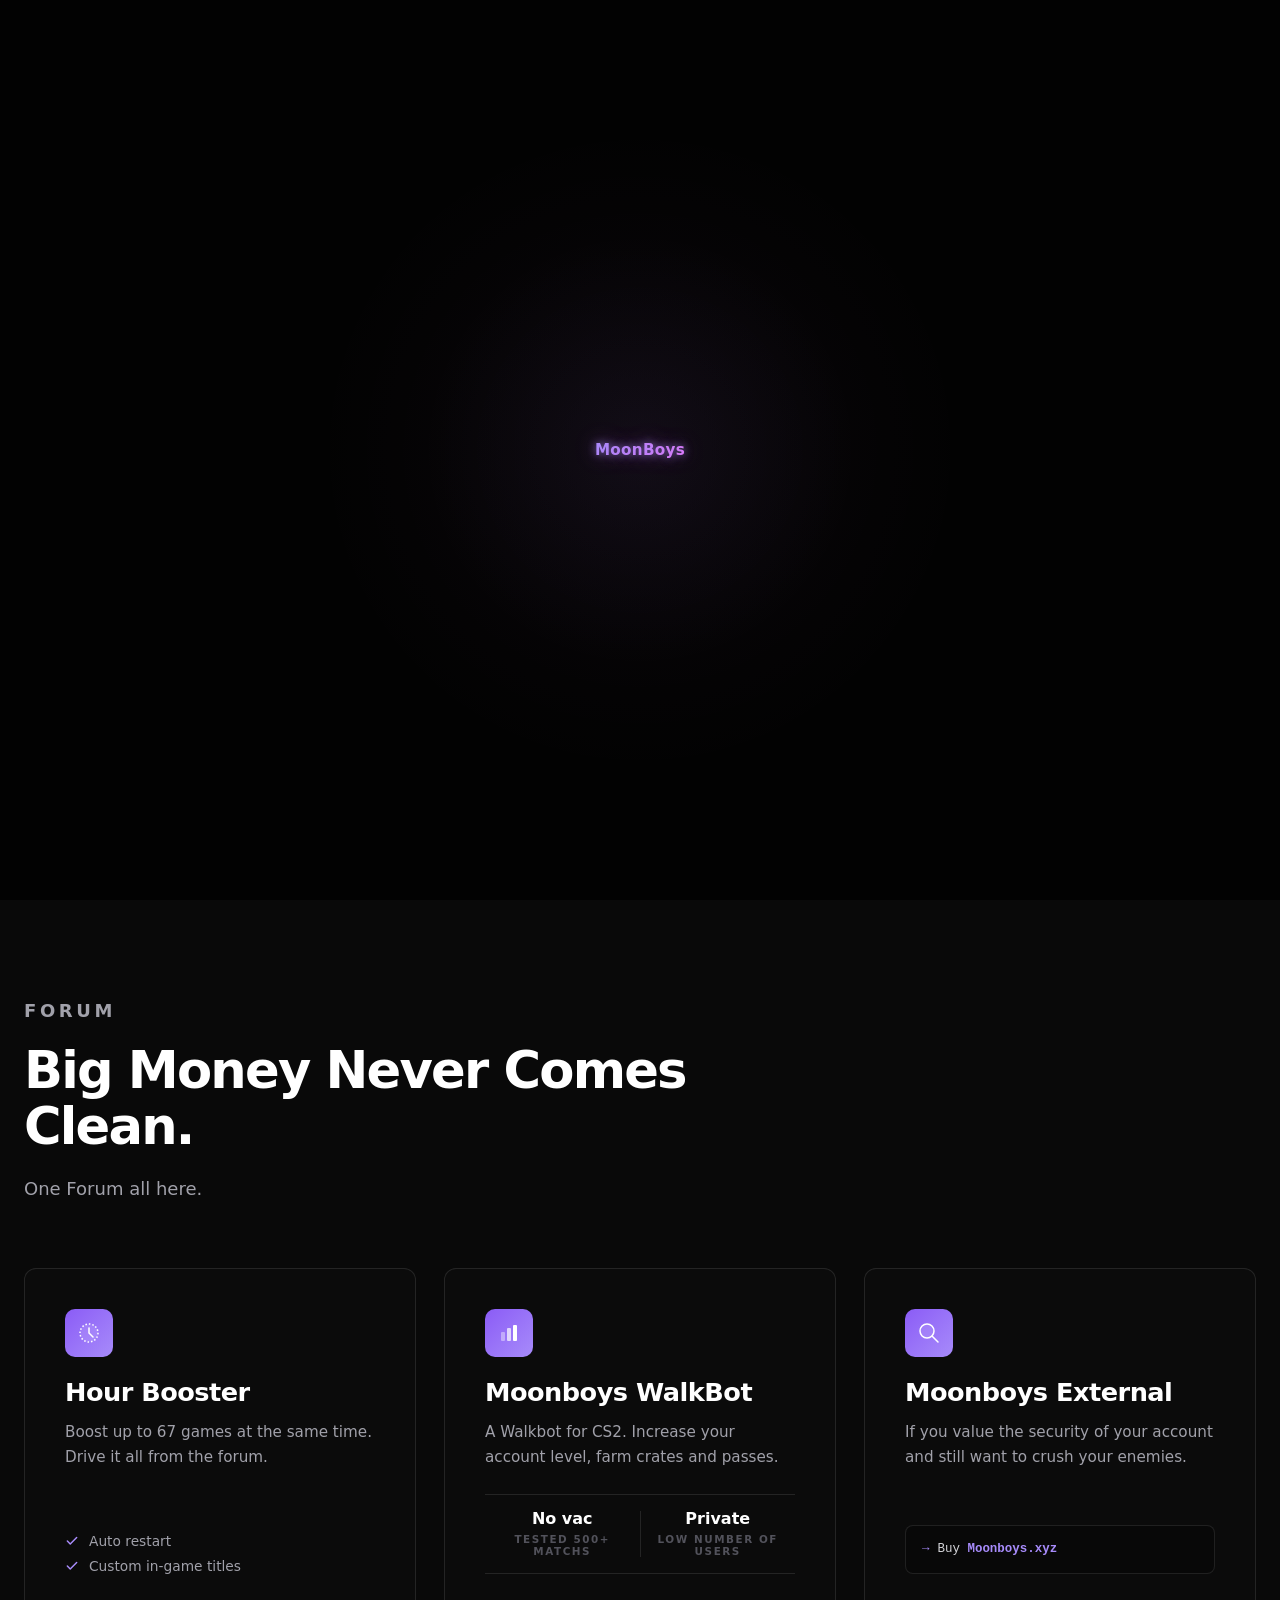
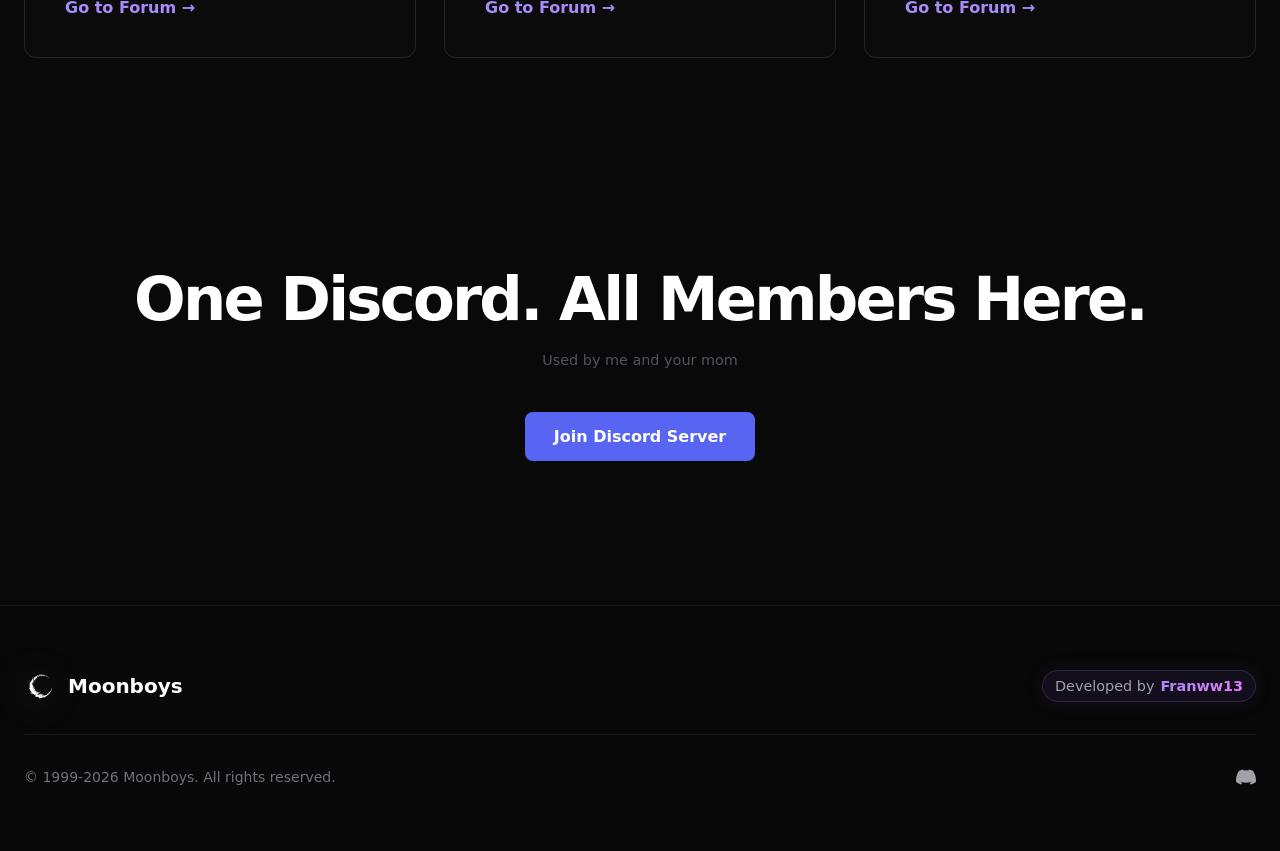
==== commit cfef9320: "Add files via upload" ====
--- a/main.html
+++ b/main.html
@@ -8,14 +8,10 @@
   <link rel="icon" type="image/png" href="./logo.png" />
   <title>Moonboys</title>
   <meta name="description" content="Moonboys" />
+
   <style>
     :root {
       --bg: #090909;
-      --panel: rgba(255, 255, 255, 0.015);
-      --panel-2: rgba(255, 255, 255, 0.03);
-      --panel-3: rgba(0, 0, 0, 0.3);
-      --border: rgba(255, 255, 255, 0.1);
-      --border-soft: rgba(255, 255, 255, 0.05);
       --text: #ffffff;
       --muted: #a1a1aa;
       --muted-2: #71717a;
@@ -49,6 +45,10 @@
       -ms-overflow-style: none;
     }
 
+    body.entering {
+      overflow: hidden;
+    }
+
     body::-webkit-scrollbar {
       display: none;
     }
@@ -57,6 +57,41 @@
       color: inherit;
       text-decoration: none;
     }
+
+    .enter-screen {
+  position: fixed;
+  inset: 0;
+  z-index: 9999;
+  display: flex;
+  align-items: center;
+  justify-content: center;
+  background:
+    radial-gradient(circle at center, rgba(167, 139, 250, 0.055), transparent 28%),
+    radial-gradient(circle at center, rgba(232, 121, 249, 0.035), transparent 42%),
+    #020202;
+  cursor: pointer;
+  transition: opacity 0.8s ease, visibility 0.8s ease;
+}
+
+.enter-screen.hide {
+  opacity: 0;
+  visibility: hidden;
+  pointer-events: none;
+}
+
+.enter-text {
+  font-size: 0.95rem;
+  font-weight: 700;
+  letter-spacing: 0.02em;
+  background: linear-gradient(135deg, var(--purple-light), var(--pink));
+  -webkit-background-clip: text;
+  background-clip: text;
+  color: transparent;
+  text-shadow:
+    0 0 8px rgba(167, 139, 250, 0.75),
+    0 0 22px rgba(232, 121, 249, 0.42);
+  user-select: none;
+}
 
     .background-glow {
       position: fixed;
@@ -214,23 +249,6 @@
       transform: scale(0.98);
     }
 
-    .button-ghost {
-      padding: 10px 14px;
-      border-color: transparent;
-      background: transparent;
-      color: #ffffff;
-      font-size: 0.95rem;
-      text-shadow: 0 1px 16px rgba(0, 0, 0, 0.65);
-    }
-
-    .button-ghost:hover {
-      border-color: transparent;
-      background: transparent;
-      transform: translateY(-1px);
-      box-shadow: none;
-      color: var(--purple-light);
-    }
-
     .button-purple {
       padding: 10px 14px;
       border-color: transparent;
@@ -244,6 +262,19 @@
       transform: translateY(-1px);
       box-shadow: none;
       color: var(--purple-light);
+    }
+
+    .button-discord {
+      padding: 14px 28px;
+      background: var(--discord);
+      color: #ffffff;
+      font-size: 1rem;
+    }
+
+    .button-discord:hover {
+      background: #4752c4;
+      transform: translateY(-1px);
+      box-shadow: 0 0 25px rgba(88, 101, 242, 0.45), 0 4px 16px rgba(88, 101, 242, 0.28);
     }
 
     .mobile-menu-btn {
@@ -369,6 +400,14 @@
       padding-bottom: clamp(92px, 14vh, 150px);
     }
 
+    .hero-actions {
+      display: flex;
+      align-items: center;
+      justify-content: center;
+      gap: 16px;
+      flex-wrap: wrap;
+    }
+
     .eyebrow {
       color: var(--muted-3);
       font-size: 0.75rem;
@@ -376,479 +415,6 @@
       letter-spacing: 0.2em;
       text-transform: uppercase;
       margin-bottom: 16px;
-    }
-
-    h1 {
-      color: #ffffff;
-      font-size: clamp(2rem, 6vw, 4.5rem);
-      line-height: 1.05;
-      font-weight: 850;
-      letter-spacing: -0.045em;
-      margin-bottom: 24px;
-    }
-
-    .hero-copy p {
-      max-width: 540px;
-      color: #a1a1aa;
-      font-size: clamp(1rem, 2vw, 1.25rem);
-      line-height: 1.62;
-      font-weight: 400;
-      margin-bottom: 40px;
-    }
-
-    .hero-actions {
-      display: flex;
-      align-items: center;
-      justify-content: center;
-      gap: 16px;
-      flex-wrap: wrap;
-    }
-
-
-    .music-cover {
-      width: 64px;
-      height: 64px;
-      border-radius: 999px;
-      position: relative;
-      overflow: hidden;
-      background:
-        radial-gradient(circle at 50% 50%, #050505 0 11%, transparent 12%),
-        linear-gradient(135deg, rgba(255, 255, 255, 0.15), rgba(139, 92, 246, 0.24)),
-        url("./cover.jpg") center/cover;
-      box-shadow: inset 0 0 0 1px rgba(255, 255, 255, 0.08), 0 0 20px rgba(139, 92, 246, 0.20);
-      animation: spinCover 9s linear infinite;
-      animation-play-state: paused;
-    }
-
-    @keyframes spinCover {
-      to {
-        transform: rotate(360deg);
-      }
-    }
-
-    .music-main {
-      min-width: 0;
-    }
-
-    .music-title-row {
-      display: flex;
-      align-items: center;
-      justify-content: flex-start;
-      margin-bottom: 8px;
-    }
-
-    .music-title-row strong {
-      color: #ffffff;
-      font-size: 1.05rem;
-      font-weight: 850;
-      letter-spacing: -0.035em;
-      white-space: nowrap;
-      overflow: hidden;
-      text-overflow: ellipsis;
-      text-shadow: 0 1px 14px rgba(0, 0, 0, 0.5);
-    }
-
-    .music-control-row {
-      display: grid;
-      grid-template-columns: auto 92px auto 34px 92px;
-      align-items: center;
-      gap: 11px;
-      min-width: 0;
-    }
-
-    .music-time {
-      color: rgba(255, 255, 255, 0.58);
-      font-size: 0.78rem;
-      font-variant-numeric: tabular-nums;
-      white-space: nowrap;
-    }
-
-    .music-progress,
-    .volume-progress {
-      width: 100%;
-      height: 5px;
-      border: 0;
-      border-radius: 999px;
-      appearance: none;
-      background: linear-gradient(to right, var(--purple-light) 0%, var(--purple-light) var(--progress, 0%), rgba(255, 255, 255, 0.08) var(--progress, 0%), rgba(255, 255, 255, 0.08) 100%);
-      outline: none;
-      cursor: pointer;
-    }
-
-    .volume-progress {
-      --progress: 82%;
-      background: linear-gradient(to right, var(--purple-light) 0%, var(--purple-light) var(--volume, 82%), rgba(255, 255, 255, 0.08) var(--volume, 82%), rgba(255, 255, 255, 0.08) 100%);
-    }
-
-    .music-progress::-webkit-slider-thumb,
-    .volume-progress::-webkit-slider-thumb {
-      appearance: none;
-      width: 16px;
-      height: 16px;
-      border-radius: 999px;
-      background: linear-gradient(135deg, var(--purple), var(--purple-light));
-      box-shadow: 0 0 18px rgba(167, 139, 250, 0.78);
-    }
-
-    .music-progress::-moz-range-thumb,
-    .volume-progress::-moz-range-thumb {
-      width: 16px;
-      height: 16px;
-      border: 0;
-      border-radius: 999px;
-      background: linear-gradient(135deg, var(--purple), var(--purple-light));
-      box-shadow: 0 0 18px rgba(167, 139, 250, 0.78);
-    }
-
-    .music-play {
-      width: 34px;
-      height: 34px;
-      display: grid;
-      place-items: center;
-      border: 0;
-      border-radius: 999px;
-      background: transparent;
-      color: var(--purple-light);
-      cursor: pointer;
-      filter: drop-shadow(0 0 14px rgba(167, 139, 250, 0.55));
-      transition: transform 0.2s ease, color 0.2s ease;
-    }
-
-    .music-play:hover {
-      transform: scale(1.08);
-      color: #ffffff;
-    }
-
-    .music-play svg {
-      width: 25px;
-      height: 25px;
-    }
-
-    .pause-icon {
-      display: none;
-    }
-
-
-
-
-    .button-hero-ghost {
-      padding: 14px 28px;
-      background: rgba(255, 255, 255, 0.05);
-      border-color: rgba(255, 255, 255, 0.1);
-      color: #ffffff;
-      font-size: 1rem;
-      backdrop-filter: blur(10px);
-    }
-
-    .button-hero-ghost:hover {
-      border-color: rgba(255, 255, 255, 0.2);
-      background: rgba(255, 255, 255, 0.1);
-      transform: translateY(-1px);
-      box-shadow: 0 0 20px rgba(255, 255, 255, 0.2);
-    }
-
-    .button-discord {
-      padding: 14px 28px;
-      background: var(--discord);
-      color: #ffffff;
-      font-size: 1rem;
-    }
-
-    .button-discord:hover {
-      background: #4752c4;
-      transform: translateY(-1px);
-      box-shadow: 0 0 25px rgba(88, 101, 242, 0.45), 0 4px 16px rgba(88, 101, 242, 0.28);
-    }
-
-    .hero-visual {
-      flex: 1;
-      max-width: 45%;
-      width: 100%;
-    }
-
-    .video-card {
-      width: min(100%, 540px);
-      aspect-ratio: 1 / 1;
-      margin: 0 auto 0 0;
-      padding: 12px;
-      border: 1px solid rgba(255, 255, 255, 0.12);
-      border-radius: 18px;
-      background: rgba(255, 255, 255, 0.02);
-      backdrop-filter: blur(12px);
-      box-shadow: 0 26px 90px rgba(0, 0, 0, 0.45), 0 0 70px rgba(139, 92, 246, 0.12);
-      overflow: hidden;
-      animation: heroFloat 5s ease-in-out infinite;
-    }
-
-    .video-card video {
-      width: 100%;
-      height: 100%;
-      display: block;
-      object-fit: cover;
-      border-radius: 12px;
-      background: #050505;
-    }
-
-    @keyframes heroFloat {
-
-      0%,
-      100% {
-        transform: translateY(0);
-      }
-
-      50% {
-        transform: translateY(-10px);
-      }
-    }
-
-    .window-controls {
-      display: flex;
-      align-items: center;
-      gap: 8px;
-      margin-bottom: 16px;
-    }
-
-    .dot {
-      width: 12px;
-      height: 12px;
-      border-radius: 999px;
-    }
-
-    .dot.red {
-      background: rgba(239, 68, 68, 0.6);
-    }
-
-    .dot.yellow {
-      background: rgba(234, 179, 8, 0.6);
-    }
-
-    .dot.green {
-      background: rgba(34, 197, 94, 0.6);
-    }
-
-    .window-title {
-      margin-left: 8px;
-      color: var(--muted-3);
-      font-size: 0.7rem;
-      font-weight: 600;
-      transition: color 0.2s ease;
-    }
-
-    .window-title:hover {
-      color: var(--purple-light);
-    }
-
-    .search-box {
-      display: flex;
-      align-items: center;
-      gap: 8px;
-      margin-bottom: 20px;
-      padding: 10px;
-      border: 1px solid rgba(255, 255, 255, 0.05);
-      border-radius: 8px;
-      background: rgba(255, 255, 255, 0.03);
-      transition: border-color 0.2s ease, background 0.2s ease;
-    }
-
-    .search-box:focus-within {
-      border-color: rgba(139, 92, 246, 0.4);
-      background: rgba(255, 255, 255, 0.05);
-    }
-
-    .search-box input {
-      flex: 1;
-      min-width: 0;
-      border: 0;
-      outline: 0;
-      background: transparent;
-      color: #e4e4e7;
-      font-size: 0.75rem;
-    }
-
-    .search-box input::placeholder {
-      color: var(--muted-3);
-    }
-
-    .enter-key {
-      margin-left: auto;
-      padding: 2px 6px;
-      border: 1px solid rgba(255, 255, 255, 0.05);
-      border-radius: 5px;
-      background: rgba(255, 255, 255, 0.03);
-      color: var(--muted-3);
-      font-family: ui-monospace, SFMono-Regular, Menlo, monospace;
-      font-size: 0.6rem;
-    }
-
-    .dashboard-stack {
-      display: flex;
-      flex-direction: column;
-      gap: 12px;
-    }
-
-    .profile-row {
-      display: flex;
-      align-items: center;
-      gap: 12px;
-      padding: 12px;
-      border: 1px solid rgba(255, 255, 255, 0.05);
-      border-radius: 8px;
-      background: rgba(255, 255, 255, 0.03);
-    }
-
-    .avatar {
-      width: 32px;
-      height: 32px;
-      flex-shrink: 0;
-      display: grid;
-      place-items: center;
-      border-radius: 999px;
-      background: linear-gradient(135deg, rgba(139, 92, 246, 0.35), rgba(167, 139, 250, 0.35));
-    }
-
-    .profile-meta {
-      flex: 1;
-      min-width: 0;
-    }
-
-    .profile-meta strong {
-      display: block;
-      color: #ffffff;
-      font-size: 0.8rem;
-      font-weight: 700;
-      white-space: nowrap;
-      overflow: hidden;
-      text-overflow: ellipsis;
-    }
-
-    .profile-meta span {
-      display: block;
-      color: var(--muted-3);
-      font-size: 0.65rem;
-      margin-top: 3px;
-    }
-
-    .online {
-      display: flex;
-      align-items: center;
-      gap: 4px;
-      color: #4ade80;
-      font-size: 0.6rem;
-    }
-
-    .live-pulse {
-      width: 8px;
-      height: 8px;
-      border-radius: 999px;
-      background: var(--green);
-      animation: pulse 1.8s ease-in-out infinite;
-    }
-
-    @keyframes pulse {
-
-      0%,
-      100% {
-        opacity: 1;
-        box-shadow: 0 0 0 0 rgba(34, 197, 94, 0.35);
-      }
-
-      50% {
-        opacity: 0.75;
-        box-shadow: 0 0 0 6px rgba(34, 197, 94, 0);
-      }
-    }
-
-    .stats-grid {
-      display: grid;
-      grid-template-columns: repeat(3, minmax(0, 1fr));
-      gap: 8px;
-    }
-
-    .stat-card {
-      padding: 11px 10px;
-      text-align: center;
-      border: 1px solid rgba(255, 255, 255, 0.05);
-      border-radius: 8px;
-      background: rgba(255, 255, 255, 0.03);
-    }
-
-    .stat-card strong {
-      display: block;
-      color: var(--purple-light);
-      font-size: 0.95rem;
-      line-height: 1;
-      font-weight: 800;
-      margin-bottom: 6px;
-    }
-
-    .stat-card:nth-child(2) strong {
-      color: var(--pink);
-    }
-
-    .stat-card:nth-child(3) strong {
-      color: var(--blue);
-    }
-
-    .stat-card span {
-      color: var(--muted-3);
-      font-size: 0.55rem;
-      font-weight: 750;
-      letter-spacing: 0.12em;
-      text-transform: uppercase;
-    }
-
-    .matches-card {
-      padding: 12px;
-      border: 1px solid rgba(255, 255, 255, 0.05);
-      border-radius: 8px;
-      background: rgba(255, 255, 255, 0.03);
-    }
-
-    .matches-head {
-      display: flex;
-      align-items: center;
-      justify-content: space-between;
-      margin-bottom: 8px;
-    }
-
-    .matches-head strong {
-      color: var(--muted-3);
-      font-size: 0.65rem;
-      font-weight: 750;
-      letter-spacing: 0.12em;
-      text-transform: uppercase;
-    }
-
-    .matches-head span {
-      color: #3f3f46;
-      font-size: 0.6rem;
-    }
-
-    .bars {
-      height: 32px;
-      display: flex;
-      align-items: end;
-      gap: 4px;
-    }
-
-    .bar {
-      flex: 1;
-      border-radius: 3px 3px 0 0;
-      background: linear-gradient(to top, rgba(139, 92, 246, 0.45), rgba(139, 92, 246, 0.85));
-      transform-origin: bottom;
-      animation: growBar 1.2s ease forwards;
-    }
-
-    @keyframes growBar {
-      from {
-        transform: scaleY(0.2);
-        opacity: 0.4;
-      }
-
-      to {
-        transform: scaleY(1);
-        opacity: 1;
-      }
     }
 
     .section-pad {
@@ -1057,149 +623,6 @@
       font-weight: 750;
     }
 
-    .features-section {
-      background: rgba(9, 9, 9, 0.5);
-    }
-
-    .spotlight {
-      position: relative;
-      padding: 48px;
-      border: 1px solid rgba(255, 255, 255, 0.1);
-      border-radius: 16px;
-      background: rgba(255, 255, 255, 0.02);
-      overflow: hidden;
-      margin-bottom: 32px;
-    }
-
-    .spotlight::before {
-      content: "";
-      position: absolute;
-      top: -128px;
-      right: -80px;
-      width: 420px;
-      height: 420px;
-      background: radial-gradient(circle, rgba(139, 92, 246, 0.12) 0%, transparent 60%);
-      opacity: 0.7;
-      pointer-events: none;
-    }
-
-    .spotlight-grid {
-      position: relative;
-      z-index: 1;
-      display: flex;
-      align-items: stretch;
-      gap: 56px;
-    }
-
-    .spotlight-copy {
-      flex: 1;
-      max-width: 60%;
-      display: flex;
-      flex-direction: column;
-      justify-content: center;
-    }
-
-    .spotlight-copy h3 {
-      color: #ffffff;
-      font-size: clamp(1.8rem, 4vw, 2.6rem);
-      line-height: 1.15;
-      font-weight: 850;
-      letter-spacing: -0.035em;
-      margin-bottom: 20px;
-    }
-
-    .spotlight-copy p {
-      max-width: 520px;
-      color: #a1a1aa;
-      font-size: 1.05rem;
-      line-height: 1.65;
-      margin-bottom: 32px;
-    }
-
-    .spotlight-visual {
-      flex: 1;
-      max-width: 40%;
-      display: flex;
-      align-items: center;
-    }
-
-    .terminal {
-      width: 100%;
-      padding: 24px;
-      border: 1px solid rgba(255, 255, 255, 0.1);
-      border-radius: 12px;
-      background: rgba(0, 0, 0, 0.3);
-      backdrop-filter: blur(8px);
-      box-shadow: 0 8px 32px rgba(0, 0, 0, 0.4);
-      font-family: ui-monospace, SFMono-Regular, Menlo, Consolas, monospace;
-      font-size: 0.95rem;
-    }
-
-    .terminal-head {
-      display: flex;
-      align-items: center;
-      gap: 8px;
-      padding-bottom: 12px;
-      margin-bottom: 16px;
-      border-bottom: 1px solid rgba(255, 255, 255, 0.05);
-    }
-
-    .terminal-head span:nth-child(2) {
-      color: var(--muted-3);
-      font-size: 0.65rem;
-      font-weight: 700;
-      letter-spacing: 0.2em;
-      text-transform: uppercase;
-    }
-
-    .terminal-head small {
-      margin-left: auto;
-      color: #3f3f46;
-      font-size: 0.65rem;
-    }
-
-    .terminal-lines {
-      display: flex;
-      flex-direction: column;
-      gap: 12px;
-    }
-
-    .terminal-lines div {
-      display: flex;
-      align-items: baseline;
-      gap: 8px;
-      color: #d4d4d8;
-    }
-
-    .terminal-lines .muted-line {
-      padding-top: 10px;
-      margin-top: 4px;
-      border-top: 1px solid rgba(255, 255, 255, 0.05);
-      color: var(--muted-3);
-      font-size: 0.82rem;
-    }
-
-    .features-grid {
-      display: grid;
-      grid-template-columns: repeat(3, minmax(0, 1fr));
-      gap: 24px;
-    }
-
-    .feature-card {
-      min-height: auto;
-      padding: 32px;
-    }
-
-    .feature-card h3 {
-      font-size: 1.125rem;
-      margin-bottom: 8px;
-    }
-
-    .feature-card p {
-      margin-bottom: 0;
-      font-size: 0.9rem;
-    }
-
     .community {
       padding: 112px 0 144px;
       text-align: center;
@@ -1226,11 +649,6 @@
       color: var(--muted-3);
       font-size: 0.9rem;
       margin-bottom: 40px;
-    }
-
-    .community .used-by span {
-      color: #d4d4d8;
-      font-weight: 750;
     }
 
     .community-actions {
@@ -1255,7 +673,6 @@
     }
 
     .dev-name {
-      color: #ffffff;
       font-weight: 800;
       background: linear-gradient(135deg, var(--purple-light), var(--pink));
       -webkit-background-clip: text;
@@ -1303,51 +720,19 @@
       height: 32px;
     }
 
-    .footer-brand p {
-      max-width: 320px;
-      color: #a1a1aa;
-      font-size: 0.95rem;
-      line-height: 1.6;
-    }
-
     .footer-links {
       display: grid;
       grid-template-columns: repeat(3, minmax(0, 1fr));
       gap: 32px;
     }
 
-    .footer-links h4 {
-      color: #ffffff;
-      font-size: 0.9rem;
-      font-weight: 750;
-      text-transform: uppercase;
-      letter-spacing: 0.08em;
-      margin-bottom: 16px;
-    }
-
-    .footer-links ul {
-      display: flex;
-      flex-direction: column;
-      gap: 12px;
-      list-style: none;
-    }
-
-    .footer-links a {
-      color: #a1a1aa;
-      font-size: 0.95rem;
-      transition: color 0.2s ease;
-    }
-
-    .footer-links a:hover {
-      color: #ffffff;
-    }
-
     .footer-bottom {
       display: flex;
       align-items: center;
       justify-content: space-between;
       gap: 16px;
       padding-top: 32px;
+      margin-top: 32px;
       border-top: 1px solid rgba(255, 255, 255, 0.05);
     }
 
@@ -1391,30 +776,17 @@
     }
 
     @media (max-width: 1024px) {
-
-      .hero-grid,
-      .spotlight-grid {
+      .cards-grid {
+        grid-template-columns: 1fr;
+      }
+
+      .footer-main {
         flex-direction: column;
-      }
-
-      .hero-copy,
-      .hero-visual,
-      .spotlight-copy,
-      .spotlight-visual {
-        max-width: 100%;
-      }
-
-      .hero-actions {
-        justify-content: center;
-      }
-
-      .cards-grid,
-      .features-grid {
-        grid-template-columns: 1fr;
-      }
-
-      .footer-main {
-        grid-template-columns: 1fr;
+        align-items: flex-start;
+      }
+
+      .footer-right {
+        justify-content: flex-start;
       }
     }
 
@@ -1461,17 +833,8 @@
         margin-bottom: 48px;
       }
 
-      .card,
-      .spotlight {
+      .card {
         padding: 28px;
-      }
-
-      .features-grid {
-        gap: 16px;
-      }
-
-      .footer-links {
-        grid-template-columns: 1fr 1fr;
       }
 
       .footer-bottom {
@@ -1481,33 +844,8 @@
     }
 
     @media (max-width: 520px) {
-      .hero {
-        min-height: 100vh;
-        min-height: 100svh;
-      }
-
       .hero-video-content {
         padding-bottom: 72px;
-      }
-
-      .music-player {
-        width: 100%;
-        height: auto;
-        grid-template-columns: 56px 1fr;
-        gap: 12px;
-      }
-
-      .music-cover {
-        width: 56px;
-        height: 56px;
-      }
-
-      .music-control-row {
-        grid-template-columns: auto 1fr auto 32px;
-      }
-
-      .volume-progress {
-        display: none;
       }
 
       .hero-actions,
@@ -1520,14 +858,6 @@
         width: 100%;
       }
 
-      .stats-grid {
-        gap: 6px;
-      }
-
-      .stat-card strong {
-        font-size: 0.82rem;
-      }
-
       .footer-links {
         grid-template-columns: 1fr;
       }
@@ -1535,8 +865,16 @@
   </style>
 </head>
 
-<body>
-  <div class="background-glow"><span class="glow-third"></span></div>
+<body class="entering">
+  <div id="enter-screen" class="enter-screen">
+    <span class="enter-text">MoonBoys</span>
+  </div>
+
+  <audio id="hero-audio" src="./song.mp3" loop preload="auto"></audio>
+
+  <div class="background-glow">
+    <span class="glow-third"></span>
+  </div>
 
   <nav class="nav">
     <div class="container nav-inner">
@@ -1549,17 +887,18 @@
 
       <ul class="nav-links">
         <li><a class="nav-link" href="#products">Forum</a></li>
-
         <li><a class="nav-link" href="#community">Community</a></li>
       </ul>
 
       <div class="nav-actions">
-
         <a href="https://discord.com/invite/moonboys" target="_blank" rel="noopener noreferrer"
           class="button button-purple">Discord</a>
+
         <button class="mobile-menu-btn" id="mobile-menu-btn" aria-label="Toggle menu" aria-expanded="false"
           aria-controls="mobile-menu">
-          <span></span><span></span><span></span>
+          <span></span>
+          <span></span>
+          <span></span>
         </button>
       </div>
     </div>
@@ -1580,12 +919,9 @@
     <section class="hero">
       <video class="hero-bg-video" src="./moonboys.mp4" autoplay muted loop playsinline preload="metadata"
         aria-label="Moonboys background video"></video>
+
       <div class="container hero-video-content fade-in">
         <div class="hero-actions">
-          <div class="music-player" id="music-player">
-            <audio id="hero-audio" src="./song.mp3" autoplay loop preload="auto"></audio>
-
-          </div>
           <a href="https://discord.gg/moonboys" target="_blank" rel="noopener noreferrer" class="button button-discord">
             <svg width="22" height="22" viewBox="0 0 24 24" fill="currentColor" aria-hidden="true">
               <path
@@ -1616,22 +952,31 @@
                   stroke-linejoin="round"></path>
               </svg>
             </div>
+
             <h3>Hour Booster</h3>
             <p>Boost up to 67 games at the same time. Drive it all from the forum.</p>
+
             <ul class="check-list">
-
-              <li><svg width="14" height="14" viewBox="0 0 24 24" fill="none" stroke="currentColor" stroke-width="2.5"
+              <li>
+                <svg width="14" height="14" viewBox="0 0 24 24" fill="none" stroke="currentColor" stroke-width="2.5"
                   stroke-linecap="round" stroke-linejoin="round">
                   <polyline points="20 6 9 17 4 12"></polyline>
-                </svg>Auto restart</li>
-              <li><svg width="14" height="14" viewBox="0 0 24 24" fill="none" stroke="currentColor" stroke-width="2.5"
+                </svg>
+                Auto restart
+              </li>
+
+              <li>
+                <svg width="14" height="14" viewBox="0 0 24 24" fill="none" stroke="currentColor" stroke-width="2.5"
                   stroke-linecap="round" stroke-linejoin="round">
                   <polyline points="20 6 9 17 4 12"></polyline>
-                </svg>Custom in-game titles</li>
-
+                </svg>
+                Custom in-game titles
+              </li>
             </ul>
-            <a href="https://discord.gg/moonboys" target="_blank" rel="noopener noreferrer" class="card-link">Go to
-              Forum →</a>
+
+            <a href="https://discord.gg/moonboys" target="_blank" rel="noopener noreferrer" class="card-link">
+              Go to Forum →
+            </a>
           </article>
 
           <article class="card fade-in">
@@ -1642,17 +987,25 @@
                 <rect x="32" y="8" width="8" height="32" rx="2" fill="white"></rect>
               </svg>
             </div>
+
             <h3>Moonboys WalkBot</h3>
-            <p>A Walkbot for CS2. Increase your account level, farm crates and passes.
-            </p>
+            <p>A Walkbot for CS2. Increase your account level, farm crates and passes.</p>
 
             <div class="mini-stats">
-              <div><strong>No vac</strong><span>Tested 500+ matchs</span></div>
-              <div><strong>Private</strong><span>Low number of users</span></div>
-
+              <div>
+                <strong>No vac</strong>
+                <span>Tested 500+ matchs</span>
+              </div>
+
+              <div>
+                <strong>Private</strong>
+                <span>Low number of users</span>
+              </div>
             </div>
-            <a href="https://discord.gg/moonboys" target="_blank" rel="noopener noreferrer" class="card-link">Go to
-              Forum →</a>
+
+            <a href="https://discord.gg/moonboys" target="_blank" rel="noopener noreferrer" class="card-link">
+              Go to Forum →
+            </a>
           </article>
 
           <article class="card fade-in">
@@ -1662,25 +1015,35 @@
                 <path d="M30 30L42 42" stroke="white" stroke-width="3" stroke-linecap="round"></path>
               </svg>
             </div>
+
             <h3>Moonboys External</h3>
             <p>If you value the security of your account and still want to crush your enemies.</p>
+
             <div class="terminal-mini">
-              <div class="new-url"><span class="accent">→</span><span>Buy<span class="accent"> Moonboys.xyz</div>
+              <div class="new-url">
+                <span class="accent">→</span>
+                <span>Buy <span class="accent">Moonboys.xyz</span></span>
+              </div>
             </div>
-            <a href="#tracker" class="card-link">Go to Forum →</a>
+
+            <a href="https://discord.gg/moonboys" target="_blank" rel="noopener noreferrer" class="card-link">
+              Go to Forum →
+            </a>
           </article>
         </div>
       </div>
     </section>
 
-
     <section class="community" id="community">
       <div class="container fade-in">
-        <h2>One Discord. All Neggers Here.</h2>
+        <h2>One Discord. All Members Here.</h2>
         <p class="used-by">Used by me and your mom</p>
+
         <div class="community-actions">
           <a href="https://discord.gg/moonboys" target="_blank" rel="noopener noreferrer"
-            class="button button-discord">Join Discord Server</a>
+            class="button button-discord">
+            Join Discord Server
+          </a>
         </div>
       </div>
     </section>
@@ -1696,12 +1059,10 @@
             </span>
             <span>Moonboys</span>
           </div>
-          <p></p>
         </div>
 
         <div class="footer-links"></div>
 
-        <!-- Alinhar a frase à direita -->
         <div class="footer-right">
           <p class="developer-credit">
             Developed by
@@ -1712,19 +1073,49 @@
 
       <div class="footer-bottom">
         <p>&copy; 1999-2026 Moonboys. All rights reserved.</p>
+
         <div class="socials">
-          <a href="https://discord.gg/moonboys" aria-label="Discord Server" target="_blank"
-            rel="noopener noreferrer"><svg width="20" height="20" viewBox="0 0 24 24" fill="currentColor">
+          <a href="https://discord.gg/moonboys" aria-label="Discord Server" target="_blank" rel="noopener noreferrer">
+            <svg width="20" height="20" viewBox="0 0 24 24" fill="currentColor">
               <path
                 d="M20.317 4.37a19.791 19.791 0 0 0-4.885-1.515a.074.074 0 0 0-.079.037c-.21.375-.444.864-.608 1.25a18.27 18.27 0 0 0-5.487 0a12.64 12.64 0 0 0-.617-1.25a.077.077 0 0 0-.079-.037A19.736 19.736 0 0 0 3.677 4.37a.07.07 0 0 0-.032.027C.533 9.046-.32 13.58.099 18.057a.082.082 0 0 0 .031.057a19.9 19.9 0 0 0 5.993 3.03a.078.078 0 0 0 .084-.028a14.09 14.09 0 0 0 1.226-1.994a.076.076 0 0 0-.041-.106a13.107 13.107 0 0 1-1.872-.892a.077.077 0 0 1-.008-.128c.126-.094.252-.194.372-.292a.074.074 0 0 1 .077-.01c3.928 1.793 8.18 1.793 12.062 0a.074.074 0 0 1 .078.01c.12.098.246.198.373.292a.077.077 0 0 1-.006.127a12.299 12.299 0 0 1-1.873.892a.077.077 0 0 0-.041.107c.36.698.772 1.362 1.225 1.993a.076.076 0 0 0 .084.028a19.839 19.839 0 0 0 6.002-3.03a.077.077 0 0 0 .032-.054c.5-5.177-.838-9.674-3.549-13.66a.061.061 0 0 0-.031-.03z">
               </path>
-            </svg></a>
+            </svg>
+          </a>
         </div>
       </div>
     </div>
   </footer>
 
   <script>
+    const enterScreen = document.getElementById('enter-screen');
+    const heroAudio = document.getElementById('hero-audio');
+
+    async function enterSite() {
+      if (!enterScreen) return;
+
+      if (heroAudio) {
+        heroAudio.volume = 0.82;
+
+        try {
+          await heroAudio.play();
+        } catch (error) {
+          console.log('Audio blocked or file not found:', error);
+        }
+      }
+
+      enterScreen.classList.add('hide');
+      document.body.classList.remove('entering');
+
+      setTimeout(() => {
+        enterScreen.style.display = 'none';
+      }, 800);
+    }
+
+    if (enterScreen) {
+      enterScreen.addEventListener('click', enterSite);
+    }
+
     const nav = document.querySelector('.nav');
     const mobileBtn = document.getElementById('mobile-menu-btn');
     const mobileMenu = document.getElementById('mobile-menu');
@@ -1737,81 +1128,9 @@
     window.addEventListener('scroll', updateNavBackground, { passive: true });
     updateNavBackground();
 
-    const musicPlayer = document.getElementById('music-player');
-    const heroAudio = document.getElementById('hero-audio');
-    const audioToggle = document.getElementById('audio-toggle');
-    const audioProgress = document.getElementById('audio-progress');
-    const audioVolume = document.getElementById('audio-volume');
-    const audioCurrent = document.getElementById('audio-current');
-    const audioDuration = document.getElementById('audio-duration');
-
-    function formatTime(seconds) {
-      if (!Number.isFinite(seconds)) return '00:00';
-      const mins = Math.floor(seconds / 60);
-      const secs = Math.floor(seconds % 60);
-      return `${String(mins).padStart(2, '0')}:${String(secs).padStart(2, '0')}`;
-    }
-
-    function setMusicPlayingState() {
-      if (!musicPlayer || !heroAudio) return;
-      musicPlayer.classList.toggle('playing', !heroAudio.paused);
-    }
-
-    if (musicPlayer && heroAudio && audioToggle && audioProgress) {
-      heroAudio.volume = 0.82;
-      if (audioVolume) {
-        audioVolume.style.setProperty('--volume', '82%');
-      }
-
-      const tryAutoplay = () => {
-        heroAudio.play().then(setMusicPlayingState).catch(() => setMusicPlayingState());
-      };
-
-      window.addEventListener('load', tryAutoplay);
-
-      audioToggle.addEventListener('click', () => {
-        if (heroAudio.paused) {
-          heroAudio.play().then(setMusicPlayingState).catch(() => setMusicPlayingState());
-        } else {
-          heroAudio.pause();
-          setMusicPlayingState();
-        }
-      });
-
-      heroAudio.addEventListener('loadedmetadata', () => {
-        audioDuration.textContent = formatTime(heroAudio.duration);
-      });
-
-      heroAudio.addEventListener('timeupdate', () => {
-        const percent = heroAudio.duration ? (heroAudio.currentTime / heroAudio.duration) * 100 : 0;
-        audioProgress.value = percent;
-        audioProgress.style.setProperty('--progress', `${percent}%`);
-        audioCurrent.textContent = formatTime(heroAudio.currentTime);
-        audioDuration.textContent = formatTime(heroAudio.duration);
-        setMusicPlayingState();
-      });
-
-      audioProgress.addEventListener('input', () => {
-        if (!heroAudio.duration) return;
-        const percent = Number(audioProgress.value);
-        heroAudio.currentTime = (percent / 100) * heroAudio.duration;
-        audioProgress.style.setProperty('--progress', `${percent}%`);
-      });
-
-      if (audioVolume) {
-        audioVolume.addEventListener('input', () => {
-          const volume = Number(audioVolume.value);
-          heroAudio.volume = volume / 100;
-          audioVolume.style.setProperty('--volume', `${volume}%`);
-        });
-      }
-
-      heroAudio.addEventListener('play', setMusicPlayingState);
-      heroAudio.addEventListener('pause', setMusicPlayingState);
-    }
-
     if (mobileBtn && mobileMenu) {
       let open = false;
+
       const toggleMenu = () => {
         open = !open;
         mobileBtn.classList.toggle('open', open);
@@ -1820,6 +1139,7 @@
       };
 
       mobileBtn.addEventListener('click', toggleMenu);
+
       document.querySelectorAll('.mobile-link').forEach(link => {
         link.addEventListener('click', () => {
           if (open) toggleMenu();
@@ -1828,6 +1148,7 @@
     }
 
     const revealEls = document.querySelectorAll('.fade-in, .fade-in-right');
+
     const revealObserver = new IntersectionObserver((entries) => {
       entries.forEach((entry) => {
         if (!entry.isIntersecting) return;
@@ -1841,43 +1162,13 @@
       revealObserver.observe(el);
     });
 
-    const counters = document.querySelectorAll('.count, .big-count');
-    const counterObserver = new IntersectionObserver((entries) => {
-      entries.forEach((entry) => {
-        if (!entry.isIntersecting) return;
-        const el = entry.target;
-        const target = Number.parseFloat(el.dataset.target || '0');
-        const decimal = el.dataset.decimal === 'true';
-        const duration = 1400;
-        const start = performance.now();
-
-        const tick = (now) => {
-          const progress = Math.min((now - start) / duration, 1);
-          const eased = 1 - Math.pow(1 - progress, 3);
-          const value = target * eased;
-
-          if (decimal) {
-            el.textContent = value.toFixed(2);
-          } else {
-            el.textContent = Math.floor(value).toLocaleString('en-US');
-          }
-
-          if (progress < 1) requestAnimationFrame(tick);
-        };
-
-        requestAnimationFrame(tick);
-        counterObserver.unobserve(el);
-      });
-    }, { threshold: 0.5 });
-
-    counters.forEach((counter) => counterObserver.observe(counter));
-
     const sections = document.querySelectorAll('section[id]');
     const navLinks = document.querySelectorAll('.nav-link');
 
     function updateActiveNav() {
       const y = window.scrollY + 150;
       let active = '';
+
       sections.forEach((section) => {
         if (y >= section.offsetTop && y < section.offsetTop + section.offsetHeight) {
           active = section.id;
